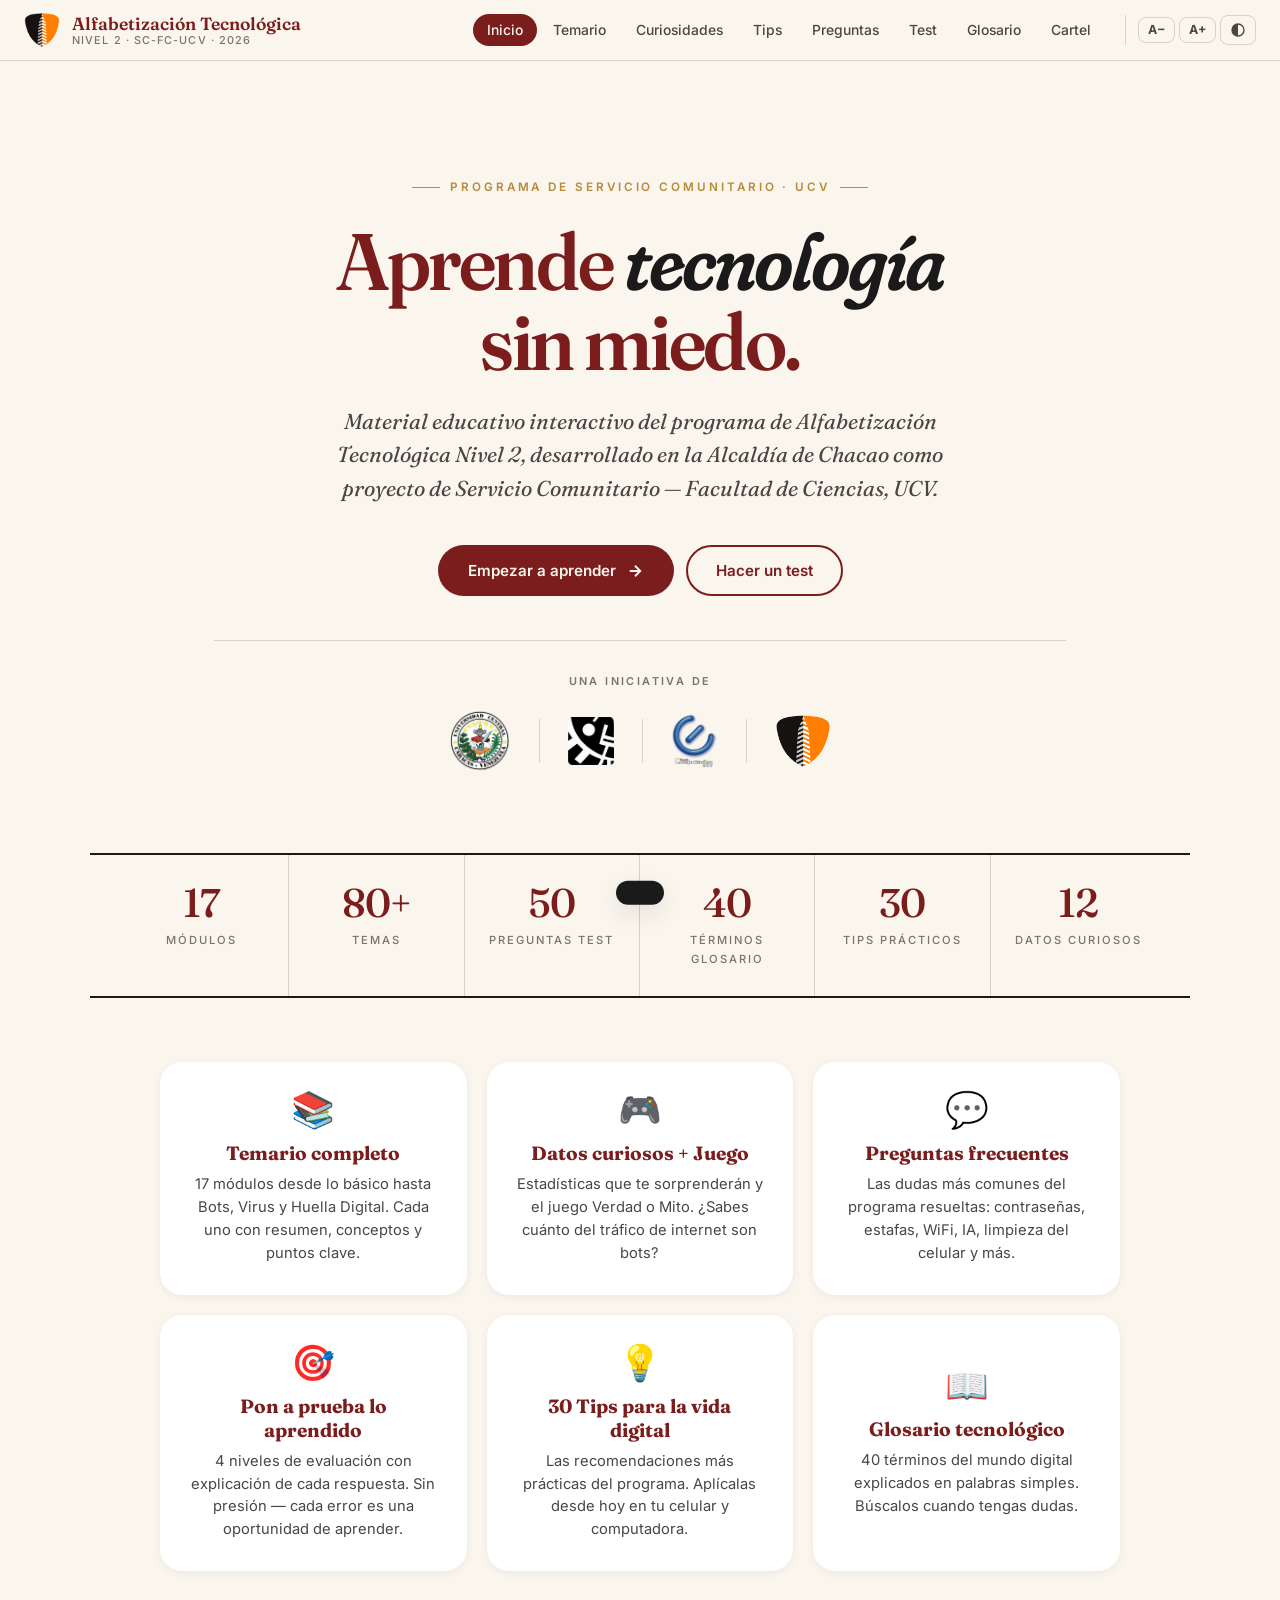
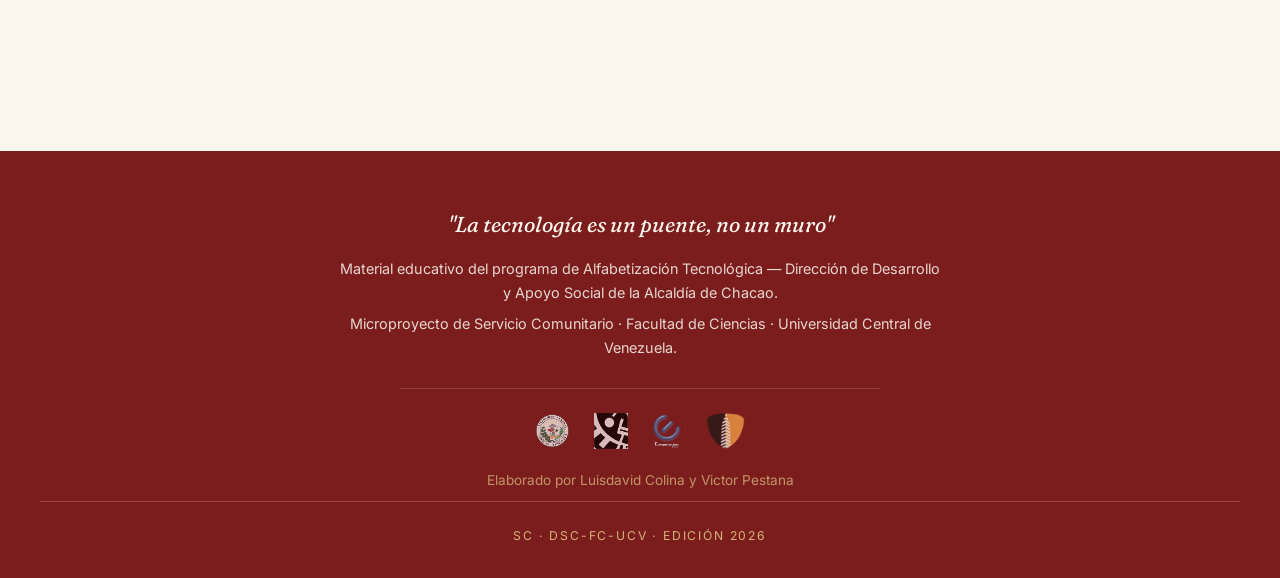
==== index.html @ 01a188ba "logo redirect home" ====
<!DOCTYPE html>
<html lang="es">
<head>
<meta charset="UTF-8">
<meta name="viewport" content="width=device-width, initial-scale=1.0">
<meta name="description" content="Material educativo interactivo del programa de Alfabetización Tecnológica Nivel 2 — Alcaldía de Chacao · UCV">
<title>Alfabetización Tecnológica · Nivel 2 · Material Educativo</title>
<link rel="preconnect" href="https://fonts.googleapis.com">
<link rel="preconnect" href="https://fonts.gstatic.com" crossorigin>
<link href="https://fonts.googleapis.com/css2?family=Fraunces:opsz,wght,SOFT,WONK@9..144,300..900,30..100,0..1&family=Inter:wght@300;400;500;600;700;800&display=swap" rel="stylesheet">
<link rel="stylesheet" href="css/styles.css">
</head>
<body>

<!-- Skip nav link (accesibilidad) -->
<a href="#main-content" class="skip-link">Saltar al contenido principal</a>

<!-- ============================== HEADER ============================== -->
<header class="header" role="banner">
  <div class="header-inner">
    <div class="brand" role="img" aria-label="Alfabetización Tecnológica — Material Educativo">
      <a href="#section-inicio" class="brand-link" aria-label="Ir al inicio">
        <img src="assets/chacao.png" alt="" class="brand-icon" aria-hidden="true">
      </a>
      <div class="brand-text">
        Alfabetización Tecnológica
        <small>Nivel 2 · SC-FC-UCV · 2026</small>
      </div>
    </div>

    <button class="menu-toggle" id="menu-toggle" aria-expanded="false" aria-controls="nav" aria-label="Abrir menú de navegación">
      <svg width="24" height="24" viewBox="0 0 24 24" fill="none" stroke="currentColor" stroke-width="2.5" aria-hidden="true">
        <line x1="3" y1="6" x2="21" y2="6"/>
        <line x1="3" y1="12" x2="21" y2="12"/>
        <line x1="3" y1="18" x2="21" y2="18"/>
      </svg>
    </button>

    <nav class="nav" id="nav" role="navigation" aria-label="Navegación principal">
      <button class="nav-btn active" data-section="inicio" aria-current="page">Inicio</button>
      <button class="nav-btn" data-section="temario">Temario</button>
      <button class="nav-btn" data-section="curiosidades">Curiosidades</button>
      <button class="nav-btn" data-section="tips">Tips</button>
      <button class="nav-btn" data-section="faq">Preguntas</button>
      <button class="nav-btn" data-section="test">Test</button>
      <button class="nav-btn" data-section="glosario">Glosario</button>
      <button class="nav-btn" data-section="cartel">Cartel</button>
    </nav>

    <div class="header-tools" role="toolbar" aria-label="Herramientas de accesibilidad">
      <button class="tool-btn" id="font-decrease" aria-label="Reducir tamaño de texto" title="Texto más pequeño">A−</button>
      <button class="tool-btn" id="font-increase" aria-label="Aumentar tamaño de texto" title="Texto más grande">A+</button>
      <button class="tool-btn" id="contrast-toggle" aria-label="Activar modo alto contraste" aria-pressed="false" title="Alto contraste">
        <svg width="16" height="16" viewBox="0 0 24 24" fill="currentColor" aria-hidden="true"><path d="M12 2a10 10 0 1 0 0 20A10 10 0 0 0 12 2zm0 18V4a8 8 0 0 1 0 16z"/></svg>
      </button>
    </div>
  </div>
</header>

<!-- ============================== MAIN ============================== -->
<main id="main-content">

  <!-- ---- INICIO ---- -->
  <section class="section active" id="section-inicio" aria-label="Inicio">

    <div class="hero">
      <div class="hero-eyebrow" aria-hidden="true">Programa de Servicio Comunitario · UCV</div>
      <h1>Aprende <em>tecnología</em><br>sin miedo.</h1>
      <p class="hero-sub">
        Material educativo interactivo del programa de Alfabetización Tecnológica Nivel 2, desarrollado en la Alcaldía de Chacao como proyecto de Servicio Comunitario — Facultad de Ciencias, UCV.
      </p>
      <div class="hero-ctas">
        <button class="cta cta-primary" data-goto="temario">
          Empezar a aprender
          <svg width="18" height="18" viewBox="0 0 24 24" fill="none" stroke="currentColor" stroke-width="2.5" aria-hidden="true"><path d="M5 12h14M12 5l7 7-7 7"/></svg>
        </button>
        <button class="cta cta-secondary" data-goto="test">Hacer un test</button>
      </div>

      <div class="hero-instituciones" role="region" aria-label="Instituciones participantes">
        <span class="hero-inst-label">Una iniciativa de</span>
        <div class="hero-logos">
          <img src="assets/uni.png"    alt="Universidad Central de Venezuela" class="hero-logo hero-logo--ucv">
          <div class="hero-logos-sep" aria-hidden="true"></div>
          <img src="assets/facu.png"   alt="Facultad de Ciencias UCV"         class="hero-logo hero-logo--facu">
          <div class="hero-logos-sep" aria-hidden="true"></div>
          <img src="assets/escuela.png" alt="Escuela de Computación UCV"      class="hero-logo hero-logo--escuela">
          <div class="hero-logos-sep" aria-hidden="true"></div>
          <img src="assets/chacao.png" alt="Alcaldía de Chacao"               class="hero-logo hero-logo--chacao">
        </div>
      </div>
    </div>

    <div class="stats" id="stats-bar" role="region" aria-label="Estadísticas del curso"></div>

    <div class="inicio-cards" id="inicio-cards" role="list"></div>

  </section>

  <!-- ---- TEMARIO ---- -->
  <section class="section" id="section-temario" aria-label="Temario completo">
    <h2 class="section-title">Temario completo</h2>
    <p class="section-sub">Diecisiete módulos que recorren todo el programa: desde encender el computador hasta entender los Bots y tu Huella Digital. Toca cada tarjeta para ver el contenido detallado.</p>
    <div class="progress-banner" id="progress-banner" role="status" aria-live="polite"></div>
    <div class="modulos" id="modulos-container" role="list"></div>

    <div class="laminas-panel" aria-label="Láminas del curso">
      <div class="laminas-header">
        <svg width="22" height="22" viewBox="0 0 24 24" fill="none" stroke="currentColor" stroke-width="2" aria-hidden="true"><path d="M14 2H6a2 2 0 0 0-2 2v16a2 2 0 0 0 2 2h12a2 2 0 0 0 2-2V8z"/><polyline points="14 2 14 8 20 8"/><line x1="16" y1="13" x2="8" y2="13"/><line x1="16" y1="17" x2="8" y2="17"/><polyline points="10 9 9 9 8 9"/></svg>
        <h3>Láminas del curso</h3>
      </div>
      <p class="laminas-sub">Documentos PDF originales utilizados en clases — disponibles para descargar o consultar.</p>
      <ul class="laminas-list">
        <li><a class="lamina-link" href="laminas/Modulo%201%20Nivel%202%20SC.pdf%20(1).pdf" target="_blank" rel="noopener">
          <svg width="16" height="16" viewBox="0 0 24 24" fill="none" stroke="currentColor" stroke-width="2" aria-hidden="true"><path d="M14 2H6a2 2 0 0 0-2 2v16a2 2 0 0 0 2 2h12a2 2 0 0 0 2-2V8z"/><polyline points="14 2 14 8 20 8"/></svg>
          Módulo 1 — Office: Word, Excel, PowerPoint
        </a></li>
        <li><a class="lamina-link" href="laminas/NIVEL%202_CLASES.pdf" target="_blank" rel="noopener">
          <svg width="16" height="16" viewBox="0 0 24 24" fill="none" stroke="currentColor" stroke-width="2" aria-hidden="true"><path d="M14 2H6a2 2 0 0 0-2 2v16a2 2 0 0 0 2 2h12a2 2 0 0 0 2-2V8z"/><polyline points="14 2 14 8 20 8"/></svg>
          Contraseñas e Inteligencia Artificial
        </a></li>
        <li><a class="lamina-link" href="laminas/Entendiendo%20el%20WiFi%20en%20Casa.pdf" target="_blank" rel="noopener">
          <svg width="16" height="16" viewBox="0 0 24 24" fill="none" stroke="currentColor" stroke-width="2" aria-hidden="true"><path d="M14 2H6a2 2 0 0 0-2 2v16a2 2 0 0 0 2 2h12a2 2 0 0 0 2-2V8z"/><polyline points="14 2 14 8 20 8"/></svg>
          Entendiendo el WiFi en Casa
        </a></li>
        <li><a class="lamina-link" href="laminas/Entendiendo%20el%20Modo%20Inc%C3%B3gnito%20para%20Adultos%20Mayores.pdf" target="_blank" rel="noopener">
          <svg width="16" height="16" viewBox="0 0 24 24" fill="none" stroke="currentColor" stroke-width="2" aria-hidden="true"><path d="M14 2H6a2 2 0 0 0-2 2v16a2 2 0 0 0 2 2h12a2 2 0 0 0 2-2V8z"/><polyline points="14 2 14 8 20 8"/></svg>
          Modo Incógnito
        </a></li>
        <li><a class="lamina-link" href="laminas/La%20Internet%20de%20las%20Cosas%20(IoT).pdf" target="_blank" rel="noopener">
          <svg width="16" height="16" viewBox="0 0 24 24" fill="none" stroke="currentColor" stroke-width="2" aria-hidden="true"><path d="M14 2H6a2 2 0 0 0-2 2v16a2 2 0 0 0 2 2h12a2 2 0 0 0 2-2V8z"/><polyline points="14 2 14 8 20 8"/></svg>
          Internet de las Cosas (IoT)
        </a></li>
        <li><a class="lamina-link" href="laminas/Introducci%C3%B3n%20al%20E-commerce%20Seguro.pdf" target="_blank" rel="noopener">
          <svg width="16" height="16" viewBox="0 0 24 24" fill="none" stroke="currentColor" stroke-width="2" aria-hidden="true"><path d="M14 2H6a2 2 0 0 0-2 2v16a2 2 0 0 0 2 2h12a2 2 0 0 0 2-2V8z"/><polyline points="14 2 14 8 20 8"/></svg>
          Introducción al E-commerce Seguro
        </a></li>
        <li><a class="lamina-link" href="laminas/Todo%20sobre%20Virus%20Inform%C3%A1ticos%20(1).pdf" target="_blank" rel="noopener">
          <svg width="16" height="16" viewBox="0 0 24 24" fill="none" stroke="currentColor" stroke-width="2" aria-hidden="true"><path d="M14 2H6a2 2 0 0 0-2 2v16a2 2 0 0 0 2 2h12a2 2 0 0 0 2-2V8z"/><polyline points="14 2 14 8 20 8"/></svg>
          Todo sobre Virus Informáticos
        </a></li>
        <li><a class="lamina-link" href="laminas/La%20Revoluci%C3%B3n%20de%20los%20Bots.pdf" target="_blank" rel="noopener">
          <svg width="16" height="16" viewBox="0 0 24 24" fill="none" stroke="currentColor" stroke-width="2" aria-hidden="true"><path d="M14 2H6a2 2 0 0 0-2 2v16a2 2 0 0 0 2 2h12a2 2 0 0 0 2-2V8z"/><polyline points="14 2 14 8 20 8"/></svg>
          La Revolución de los Bots
        </a></li>
        <li><a class="lamina-link" href="laminas/Obsolescencia%20Programada.pdf" target="_blank" rel="noopener">
          <svg width="16" height="16" viewBox="0 0 24 24" fill="none" stroke="currentColor" stroke-width="2" aria-hidden="true"><path d="M14 2H6a2 2 0 0 0-2 2v16a2 2 0 0 0 2 2h12a2 2 0 0 0 2-2V8z"/><polyline points="14 2 14 8 20 8"/></svg>
          Obsolescencia Programada
        </a></li>
        <li><a class="lamina-link" href="laminas/Publicidad%20Digital%20para%20Adultos%20Mayores.pdf" target="_blank" rel="noopener">
          <svg width="16" height="16" viewBox="0 0 24 24" fill="none" stroke="currentColor" stroke-width="2" aria-hidden="true"><path d="M14 2H6a2 2 0 0 0-2 2v16a2 2 0 0 0 2 2h12a2 2 0 0 0 2-2V8z"/><polyline points="14 2 14 8 20 8"/></svg>
          Publicidad Digital
        </a></li>
        <li><a class="lamina-link" href="laminas/Huella%20Digital%20y%20Derecho%20al%20Olvido.pdf" target="_blank" rel="noopener">
          <svg width="16" height="16" viewBox="0 0 24 24" fill="none" stroke="currentColor" stroke-width="2" aria-hidden="true"><path d="M14 2H6a2 2 0 0 0-2 2v16a2 2 0 0 0 2 2h12a2 2 0 0 0 2-2V8z"/><polyline points="14 2 14 8 20 8"/></svg>
          Huella Digital y Derecho al Olvido
        </a></li>
        <li><a class="lamina-link" href="laminas/Gu%C3%ADa%20de%20Limpieza%20Total%20del%20Celular.pdf" target="_blank" rel="noopener">
          <svg width="16" height="16" viewBox="0 0 24 24" fill="none" stroke="currentColor" stroke-width="2" aria-hidden="true"><path d="M14 2H6a2 2 0 0 0-2 2v16a2 2 0 0 0 2 2h12a2 2 0 0 0 2-2V8z"/><polyline points="14 2 14 8 20 8"/></svg>
          Guía de Limpieza Total del Celular
        </a></li>
      </ul>
    </div>

  </section>

  <!-- ---- CURIOSIDADES ---- -->
  <section class="section" id="section-curiosidades" aria-label="Datos curiosos y juego">
    <h2 class="section-title">Datos que te sorprenderán</h2>
    <p class="section-sub">Estadísticas reales del mundo digital que quizás no conocías — y un juego para poner a prueba lo que sabes.</p>

    <div class="tabs-bar" role="tablist" aria-label="Secciones de Curiosidades">
      <button class="tab-btn active" role="tab" aria-selected="true" data-tab="datos" aria-controls="tab-datos">📊 Datos Curiosos</button>
      <button class="tab-btn" role="tab" aria-selected="false" data-tab="verdad-mito" aria-controls="tab-verdad-mito">🎮 Verdad o Mito</button>
    </div>

    <div id="tab-datos" role="tabpanel" aria-label="Datos curiosos">
      <div class="filtros-curiosidades" role="group" aria-label="Filtrar por tema"></div>
      <div class="curiosidades-grid" id="curiosidades-container"></div>
    </div>

    <div id="tab-verdad-mito" role="tabpanel" aria-label="Juego Verdad o Mito" hidden>
      <div class="verdad-mito-intro">
        <p>¿Es esto verdad o es un mito? Toca cada tarjeta para descubrirlo.</p>
        <div class="vm-score" id="vm-score" aria-live="polite"></div>
      </div>
      <div class="vm-grid" id="vm-container" role="list"></div>
      <div class="vm-reset" id="vm-reset" hidden>
        <button class="cta cta-primary" id="vm-reset-btn">Volver a jugar</button>
      </div>
    </div>
  </section>

  <!-- ---- TIPS ---- -->
  <section class="section" id="section-tips" aria-label="Tips prácticos">
    <h2 class="section-title">30 Tips que cambiarán tu vida digital</h2>
    <p class="section-sub">Las recomendaciones más importantes del programa, condensadas para que las apliques desde hoy.</p>
    <div class="tips-filtros" role="group" aria-label="Filtrar tips"></div>
    <div id="tips-container" role="list"></div>
  </section>

  <!-- ---- FAQ ---- -->
  <section class="section" id="section-faq" aria-label="Preguntas frecuentes">
    <h2 class="section-title">Preguntas Frecuentes</h2>
    <p class="section-sub">Las dudas más comunes que surgieron durante el programa, resueltas con claridad y sin tecnicismos.</p>

    <div class="faq-categoria" role="group" aria-label="Filtrar por categoría">
      <button class="cat-btn active" data-cat="todas">Todas</button>
      <button class="cat-btn" data-cat="basico">Lo Básico</button>
      <button class="cat-btn" data-cat="seguridad">Seguridad</button>
      <button class="cat-btn" data-cat="internet">Internet y Redes</button>
      <button class="cat-btn" data-cat="ia">IA y Futuro</button>
      <button class="cat-btn" data-cat="celular">Celular</button>
    </div>

    <div class="search-wrap" role="search">
      <label for="faq-search" class="sr-only">Buscar en preguntas frecuentes</label>
      <svg class="search-icon" width="20" height="20" viewBox="0 0 24 24" fill="none" stroke="currentColor" stroke-width="2" aria-hidden="true"><circle cx="11" cy="11" r="8"/><path d="M21 21l-4.35-4.35"/></svg>
      <input type="search" class="search-input" id="faq-search" placeholder="Busca una pregunta..." autocomplete="off">
    </div>

    <div class="faq-list" id="faq-list" role="list" aria-live="polite"></div>
  </section>

  <!-- ---- TEST ---- -->
  <section class="section" id="section-test" aria-label="Tests interactivos">
    <h2 class="section-title">Test Interactivo</h2>
    <p class="section-sub">Pon a prueba lo aprendido. Cada respuesta te explica por qué es correcta o incorrecta. ¡No te preocupes si te equivocas!</p>

    <div class="test-wrap">
      <div id="test-seleccion"></div>
      <div class="test-progreso" id="test-progreso" aria-live="polite"></div>
    </div>
  </section>

  <!-- ---- GLOSARIO ---- -->
  <section class="section" id="section-glosario" aria-label="Glosario tecnológico">
    <h2 class="section-title">Glosario Tecnológico</h2>
    <p class="section-sub">40 términos del mundo digital explicados en palabras simples. Búscalos por letra o por nombre.</p>

    <div class="search-wrap" role="search">
      <label for="glosario-search" class="sr-only">Buscar término en glosario</label>
      <svg class="search-icon" width="20" height="20" viewBox="0 0 24 24" fill="none" stroke="currentColor" stroke-width="2" aria-hidden="true"><circle cx="11" cy="11" r="8"/><path d="M21 21l-4.35-4.35"/></svg>
      <input type="search" class="search-input" id="glosario-search" placeholder="Busca un término..." autocomplete="off">
    </div>

    <div class="az-filter" id="az-filter" role="group" aria-label="Filtrar por letra"></div>
    <div class="glosario-grid" id="glosario-container" role="list" aria-live="polite"></div>
  </section>

  <!-- ---- CARTEL ---- -->
  <section class="section" id="section-cartel" aria-label="Cartel del programa">
    <h2 class="section-title">Cartel del programa</h2>
    <p class="section-sub">Resumen visual del programa de Alfabetización Tecnológica Nivel 2 — Alcaldía de Chacao · UCV.</p>

    <div class="cartel-showcase">
      <div class="cartel-preview">
        <a href="cartel/Cartel_Digital_Luisdavid_Colina.pdf" target="_blank" rel="noopener" aria-label="Ver cartel en PDF">
          <img src="cartel/Cartel_Digital_Luisdavid_Colina.png" alt="Cartel del programa de Alfabetización Tecnológica" class="cartel-img">
          <div class="cartel-overlay" aria-hidden="true">
            <svg width="28" height="28" viewBox="0 0 24 24" fill="none" stroke="currentColor" stroke-width="2"><path d="M1 12s4-8 11-8 11 8 11 8-4 8-11 8-11-8-11-8z"/><circle cx="12" cy="12" r="3"/></svg>
            Ver en PDF
          </div>
        </a>
      </div>
      <div class="cartel-info">
        <h3 class="cartel-titulo">Cartel Digital</h3>
        <p class="cartel-desc">Diseñado como material de divulgación del programa. Toca la imagen para verlo en pantalla completa o descárgalo en el formato que prefieras.</p>
        <div class="cartel-btns">
          <a class="cta cta-primary" href="cartel/Cartel_Digital_Luisdavid_Colina.pdf" target="_blank" rel="noopener">
            <svg width="16" height="16" viewBox="0 0 24 24" fill="none" stroke="currentColor" stroke-width="2.5" aria-hidden="true"><path d="M14 2H6a2 2 0 0 0-2 2v16a2 2 0 0 0 2 2h12a2 2 0 0 0 2-2V8z"/><polyline points="14 2 14 8 20 8"/></svg>
            Ver PDF
          </a>
          <a class="cta cta-secondary" href="cartel/Cartel_Digital_Luisdavid_Colina.png" download>
            <svg width="16" height="16" viewBox="0 0 24 24" fill="none" stroke="currentColor" stroke-width="2.5" aria-hidden="true"><path d="M21 15v4a2 2 0 0 1-2 2H5a2 2 0 0 1-2-2v-4"/><polyline points="7 10 12 15 17 10"/><line x1="12" y1="15" x2="12" y2="3"/></svg>
            Descargar imagen
          </a>
        </div>
      </div>
    </div>
  </section>

</main>

<!-- ============================== FOOTER ============================== -->
<footer class="footer" role="contentinfo">
  <div class="footer-inner">
    <div class="footer-marca">"La tecnología es un puente, no un muro"</div>
    <p>Material educativo del programa de Alfabetización Tecnológica — Dirección de Desarrollo y Apoyo Social de la Alcaldía de Chacao.</p>
    <p>Microproyecto de Servicio Comunitario · Facultad de Ciencias · Universidad Central de Venezuela.</p>
    <div class="footer-logos-small" aria-label="Instituciones participantes">
      <img src="assets/uni.png"     alt="UCV"                   class="footer-logo-sm">
      <img src="assets/facu.png"    alt="Facultad de Ciencias"  class="footer-logo-sm">
      <img src="assets/escuela.png" alt="Escuela Computación"   class="footer-logo-sm">
      <img src="assets/chacao.png"  alt="Alcaldía de Chacao"    class="footer-logo-sm">
    </div>
    <div class="footer-autores">Elaborado por Luisdavid Colina y Victor Pestana</div>
    <div class="footer-meta">SC · DSC-FC-UCV · Edición 2026</div>
  </div>
</footer>

<!-- Toast notification -->
<div class="toast" id="toast" role="alert" aria-live="assertive" aria-atomic="true"></div>

<!-- Scripts — orden importante: datos primero, luego app -->
<script src="js/data/modulos.js"></script>
<script src="js/data/tips.js"></script>
<script src="js/data/faqs.js"></script>
<script src="js/data/tests.js"></script>
<script src="js/data/curiosidades.js"></script>
<script src="js/data/glosario.js"></script>
<script src="js/app.js"></script>

</body>
</html>
---- css/styles.css ----
/* =================================================================
   ALFABETIZACIÓN TECNOLÓGICA · Material Educativo v2.0
   Estilos completos — accesibles, responsivos, con modo alto contraste
   ================================================================= */

/* ============================================================
   TOKENS Y VARIABLES
   ============================================================ */
:root {
  /* Paleta */
  --vinotinto:        #7C1D1D;
  --vinotinto-light:  #A03333;
  --vinotinto-soft:   rgba(124, 29, 29, 0.08);
  --vinotinto-mid:    rgba(124, 29, 29, 0.18);
  --crema:            #FAF6EE;
  --crema-dark:       #F2EBDA;
  --crema-mid:        #EDE5D4;
  --dorado:           #B8893A;
  --dorado-light:     #D4B27A;
  --tinta:            #1A1A1A;
  --tinta-soft:       #4A4642;
  --gris:             #7A736A;
  --gris-light:       #D8D2C5;
  --verde-ok:         #2D7D5A;
  --rojo-error:       #C04444;
  --amarillo:         #E8B547;
  --azul:             #2C6BB0;
  --azul-soft:        rgba(44, 107, 176, 0.1);

  /* Sombras */
  --shadow-sm:  0 2px 8px rgba(26, 26, 26, 0.06);
  --shadow-md:  0 8px 24px rgba(26, 26, 26, 0.10);
  --shadow-lg:  0 20px 60px rgba(26, 26, 26, 0.15);

  /* Radios */
  --radius-sm: 8px;
  --radius-md: 14px;
  --radius-lg: 22px;
  --radius-xl: 32px;

  /* Tipografía */
  --serif: "Fraunces", Georgia, serif;
  --sans:  "Inter", system-ui, sans-serif;

  /* Transiciones */
  --transition: 0.25s ease;

  /* Escala de fuente (controlada por JS) */
  --font-scale: 1;
}

/* ============================================================
   RESET Y BASE
   ============================================================ */
*, *::before, *::after { box-sizing: border-box; margin: 0; padding: 0; }

html {
  scroll-behavior: smooth;
  font-size: calc(16px * var(--font-scale));
}

body {
  font-family: var(--sans);
  background: var(--crema);
  color: var(--tinta);
  line-height: 1.65;
  -webkit-font-smoothing: antialiased;
  overflow-x: hidden;
}

img { max-width: 100%; display: block; }
button { font-family: inherit; cursor: pointer; }
ul { list-style: none; }

/* ============================================================
   ACCESIBILIDAD
   ============================================================ */
.sr-only {
  position: absolute;
  width: 1px;
  height: 1px;
  padding: 0;
  margin: -1px;
  overflow: hidden;
  clip: rect(0,0,0,0);
  white-space: nowrap;
  border: 0;
}

.skip-link {
  position: absolute;
  top: -100%;
  left: 16px;
  background: var(--vinotinto);
  color: var(--crema);
  padding: 12px 20px;
  border-radius: 0 0 var(--radius-md) var(--radius-md);
  font-weight: 600;
  z-index: 9999;
  text-decoration: none;
  transition: top 0.2s;
}
.skip-link:focus { top: 0; }

:focus-visible {
  outline: 3px solid var(--dorado);
  outline-offset: 3px;
  border-radius: var(--radius-sm);
}

/* ============================================================
   MODO ALTO CONTRASTE
   ============================================================ */
.high-contrast {
  --vinotinto:       #5C0000;
  --vinotinto-light: #800000;
  --vinotinto-soft:  rgba(92, 0, 0, 0.12);
  --crema:           #FFFFFF;
  --crema-dark:      #F5F5F5;
  --crema-mid:       #ECECEC;
  --tinta:           #000000;
  --tinta-soft:      #111111;
  --gris:            #444444;
  --gris-light:      #BBBBBB;
  --dorado:          #7A5A00;
  --dorado-light:    #8B6914;
}
.high-contrast body { background: #FFFFFF; }

/* ============================================================
   HEADER
   ============================================================ */
.header {
  position: sticky;
  top: 0;
  z-index: 200;
  background: rgba(250, 246, 238, 0.96);
  backdrop-filter: blur(14px);
  -webkit-backdrop-filter: blur(14px);
  border-bottom: 1px solid var(--gris-light);
  padding: 12px 0;
}

.header-inner {
  max-width: 1280px;
  margin: 0 auto;
  padding: 0 24px;
  display: flex;
  align-items: center;
  gap: 16px;
}

/* Brand */
.brand {
  display: flex;
  align-items: center;
  gap: 12px;
  font-family: var(--serif);
  font-size: 1.1rem;
  font-weight: 600;
  color: var(--vinotinto);
  font-variation-settings: "SOFT" 30, "WONK" 0;
  flex-shrink: 0;
  margin-right: auto;
}
.brand-icon {
  width: 36px;
  height: 36px;
  object-fit: contain;
  flex-shrink: 0;
}
.brand-text { line-height: 1.2; }
.brand-text small {
  display: block;
  font-family: var(--sans);
  font-size: 0.68rem;
  font-weight: 500;
  color: var(--gris);
  letter-spacing: 0.1em;
  text-transform: uppercase;
}

/* Nav */
.nav {
  display: flex;
  gap: 2px;
  align-items: center;
}
.nav-btn {
  font-size: 0.87rem;
  font-weight: 500;
  color: var(--tinta-soft);
  background: transparent;
  border: none;
  padding: 8px 14px;
  border-radius: 999px;
  transition: all var(--transition);
  white-space: nowrap;
}
.nav-btn:hover {
  background: var(--vinotinto-soft);
  color: var(--vinotinto);
}
.nav-btn.active {
  background: var(--vinotinto);
  color: var(--crema);
}

/* Herramientas de accesibilidad */
.header-tools {
  display: flex;
  gap: 4px;
  align-items: center;
  flex-shrink: 0;
  border-left: 1px solid var(--gris-light);
  padding-left: 12px;
  margin-left: 4px;
}
.tool-btn {
  background: transparent;
  border: 1.5px solid var(--gris-light);
  color: var(--tinta-soft);
  font-size: 0.78rem;
  font-weight: 700;
  padding: 6px 9px;
  border-radius: var(--radius-sm);
  transition: all var(--transition);
  line-height: 1;
  display: flex;
  align-items: center;
  justify-content: center;
}
.tool-btn:hover {
  border-color: var(--vinotinto);
  color: var(--vinotinto);
}
.tool-btn[aria-pressed="true"] {
  background: var(--vinotinto);
  color: var(--crema);
  border-color: var(--vinotinto);
}

/* Botón hamburguesa */
.menu-toggle {
  display: none;
  background: transparent;
  border: none;
  padding: 8px;
  color: var(--vinotinto);
  border-radius: var(--radius-sm);
}

@media (max-width: 900px) {
  .menu-toggle { display: flex; }
  .nav {
    position: absolute;
    top: 100%;
    left: 0;
    right: 0;
    background: var(--crema);
    flex-direction: column;
    padding: 12px;
    gap: 2px;
    border-bottom: 1px solid var(--gris-light);
    box-shadow: var(--shadow-md);
    max-height: 0;
    overflow: hidden;
    transition: max-height 0.35s ease;
    z-index: 100;
  }
  .nav.open { max-height: 500px; }
  .nav-btn { width: 100%; text-align: left; padding: 12px 16px; border-radius: var(--radius-sm); min-height: 44px; }
  /* brand empuja las tools a la derecha, hamburger va al final */
  .header-inner { flex-wrap: nowrap; }
  .brand { margin-right: auto; }
  .header-tools {
    order: 2;
    margin-left: 0;
    border-left: none;
    padding-left: 0;
  }
  .menu-toggle { order: 3; }
  .brand { font-size: 1rem; }
  .brand-text small { display: none; }
}

/* ============================================================
   SECCIONES
   ============================================================ */
.section {
  display: none;
  max-width: 1280px;
  margin: 0 auto;
  padding: 48px 24px 100px;
  animation: fadeUp 0.35s ease;
}
.section.active { display: block; }

@keyframes fadeUp {
  from { opacity: 0; transform: translateY(14px); }
  to   { opacity: 1; transform: translateY(0); }
}

.section-title {
  font-family: var(--serif);
  font-size: clamp(2rem, 5vw, 3rem);
  font-weight: 600;
  color: var(--vinotinto);
  letter-spacing: -0.02em;
  line-height: 1.05;
  margin-bottom: 12px;
  font-variation-settings: "SOFT" 30, "WONK" 0;
}
.section-sub {
  font-family: var(--serif);
  font-style: italic;
  font-size: 1.15rem;
  color: var(--tinta-soft);
  max-width: 760px;
  margin-bottom: 48px;
  line-height: 1.55;
}

/* ============================================================
   HERO (INICIO)
   ============================================================ */
.hero {
  text-align: center;
  padding: 60px 24px 40px;
  max-width: 900px;
  margin: 0 auto;
}
.hero-eyebrow {
  font-size: 0.73rem;
  font-weight: 600;
  letter-spacing: 0.25em;
  text-transform: uppercase;
  color: var(--dorado);
  margin-bottom: 24px;
  display: inline-flex;
  align-items: center;
  gap: 10px;
}
.hero-eyebrow::before, .hero-eyebrow::after {
  content: "";
  width: 28px;
  height: 1.5px;
  background: var(--dorado);
}
.hero h1 {
  font-family: var(--serif);
  font-size: clamp(2.6rem, 7vw, 5rem);
  font-weight: 600;
  line-height: 1.0;
  letter-spacing: -0.03em;
  color: var(--vinotinto);
  font-variation-settings: "SOFT" 30, "WONK" 0;
  margin-bottom: 24px;
}
.hero h1 em {
  font-style: italic;
  color: var(--tinta);
  font-variation-settings: "SOFT" 100, "WONK" 1;
}
.hero-sub {
  font-family: var(--serif);
  font-style: italic;
  font-size: clamp(1.05rem, 2.2vw, 1.35rem);
  color: var(--tinta-soft);
  max-width: 680px;
  margin: 0 auto 40px;
  line-height: 1.55;
}
.hero-ctas {
  display: flex;
  flex-wrap: wrap;
  gap: 12px;
  justify-content: center;
}

/* CTAs */
.cta {
  font-size: 0.95rem;
  font-weight: 600;
  padding: 14px 28px;
  border-radius: 999px;
  transition: all var(--transition);
  border: 2px solid transparent;
  display: inline-flex;
  align-items: center;
  gap: 10px;
  text-decoration: none;
}
.cta-primary  { background: var(--vinotinto); color: var(--crema); }
.cta-primary:hover  { background: var(--tinta); transform: translateY(-2px); box-shadow: var(--shadow-md); }
.cta-secondary { background: transparent; color: var(--vinotinto); border-color: var(--vinotinto); }
.cta-secondary:hover { background: var(--vinotinto); color: var(--crema); }
.cta-ghost { background: transparent; color: var(--tinta-soft); border-color: var(--gris-light); }
.cta-ghost:hover { border-color: var(--vinotinto); color: var(--vinotinto); }

/* ---- Banda institucional en el hero ---- */
.hero-instituciones {
  margin-top: 44px;
  padding-top: 32px;
  border-top: 1px solid var(--gris-light);
}
.hero-inst-label {
  display: block;
  font-size: 0.68rem;
  font-weight: 600;
  letter-spacing: 0.22em;
  text-transform: uppercase;
  color: var(--gris);
  margin-bottom: 18px;
}
.hero-logos {
  display: flex;
  justify-content: center;
  align-items: center;
  gap: 0;
  flex-wrap: wrap;
}
.hero-logos-sep {
  width: 1px;
  height: 44px;
  background: var(--gris-light);
  margin: 0 28px;
  flex-shrink: 0;
}

/* UCV — sello con fondo blanco, se ve bien tal cual */
.hero-logo { height: 56px; width: auto; transition: all 0.3s ease; }
.hero-logo:hover { transform: scale(1.06); }

/* UCV: circular, se ve bien directo */
.hero-logo--ucv { height: 64px; }

/* Facultad: colores naturales */
.hero-logo--facu { height: 48px; }

/* Escuela de Computación: logo azul original */
.hero-logo--escuela { height: 56px; }

/* Chacao: escudo naranja/negro — colores originales */
.hero-logo--chacao { height: 52px; }

@media (max-width: 900px) {
  .hero-logos-sep { margin: 0 20px; height: 36px; }
  .hero-logo--ucv { height: 54px; }
  .hero-logo { height: 46px; }
  .hero-logo--facu { height: 40px; }
}
@media (max-width: 600px) {
  .hero-instituciones { margin-top: 32px; padding-top: 24px; }
  .hero-logos { gap: 4px; }
  .hero-logos-sep { display: none; }       /* sin separadores, todos en fila */
  .hero-logos { gap: 16px; }
  .hero-logo--ucv { height: 46px; }
  .hero-logo { height: 38px; }
  .hero-logo--facu { height: 34px; }
  .hero-logo--chacao { height: 40px; }
}
@media (max-width: 400px) {
  .hero-logos { gap: 12px; }
  .hero-logo--ucv { height: 40px; }
  .hero-logo { height: 32px; }
}

/* Stats bar */
.stats {
  max-width: 1100px;
  margin: 40px auto 64px;
  padding: 0 24px;
  display: grid;
  grid-template-columns: repeat(auto-fit, minmax(130px, 1fr));
  gap: 0;
  border-top: 2px solid var(--tinta);
  border-bottom: 2px solid var(--tinta);
}
.stat {
  padding: 28px 16px;
  text-align: center;
  border-right: 1px solid var(--gris-light);
}
.stat:last-child { border-right: none; }
.stat-num {
  font-family: var(--serif);
  font-size: 2.5rem;
  font-weight: 500;
  color: var(--vinotinto);
  line-height: 1;
  letter-spacing: -0.02em;
}
.stat-num sup { font-size: 1.2rem; color: var(--dorado); }
.stat-label {
  font-size: 0.7rem;
  font-weight: 500;
  letter-spacing: 0.18em;
  text-transform: uppercase;
  color: var(--gris);
  margin-top: 8px;
}
@media (max-width: 600px) {
  .stat { border-right: none; border-bottom: 1px solid var(--gris-light); }
  .stat:last-child { border-bottom: none; }
}

/* Tarjetas de acceso rápido en Inicio */
.inicio-cards {
  max-width: 960px;
  margin: 0 auto;
  display: grid;
  grid-template-columns: repeat(auto-fit, minmax(240px, 1fr));
  gap: 20px;
}
.inicio-card {
  background: white;
  padding: 28px;
  border-radius: var(--radius-lg);
  box-shadow: var(--shadow-sm);
  cursor: pointer;
  transition: all 0.3s ease;
  border: 2px solid transparent;
  text-decoration: none;
  color: inherit;
}
.inicio-card:hover {
  transform: translateY(-4px);
  box-shadow: var(--shadow-md);
  border-color: var(--vinotinto-soft);
}
.inicio-card-icon { font-size: 2.2rem; margin-bottom: 14px; line-height: 1; }
.inicio-card h3 {
  font-family: var(--serif);
  font-size: 1.2rem;
  color: var(--vinotinto);
  margin-bottom: 8px;
}
.inicio-card p { font-size: 0.92rem; color: var(--tinta-soft); line-height: 1.55; }

/* ============================================================
   CARTEL DEL PROGRAMA
   ============================================================ */
.cartel-showcase {
  max-width: 860px;
  margin: 0 auto;
  display: flex;
  align-items: center;
  gap: 40px;
  background: white;
  border-radius: var(--radius-lg);
  border: 1.5px solid var(--crema-mid);
  padding: 28px 36px;
  box-shadow: var(--shadow-sm);
}
.cartel-preview {
  flex-shrink: 0;
  width: 240px;
}
.cartel-preview a {
  display: block;
  position: relative;
  border-radius: var(--radius-md);
  overflow: hidden;
  box-shadow: var(--shadow-md);
}
.cartel-img {
  width: 100%;
  display: block;
  transition: transform 0.3s ease;
}
.cartel-overlay {
  position: absolute;
  inset: 0;
  background: rgba(124, 29, 29, 0.75);
  color: white;
  display: flex;
  flex-direction: column;
  align-items: center;
  justify-content: center;
  gap: 8px;
  font-size: 0.85rem;
  font-weight: 600;
  opacity: 0;
  transition: opacity 0.25s ease;
}
.cartel-preview a:hover .cartel-overlay { opacity: 1; }
.cartel-preview a:hover .cartel-img { transform: scale(1.03); }
.cartel-preview a:focus-visible { outline: 2px solid var(--vinotinto); outline-offset: 3px; }
.cartel-info { flex: 1; }
.cartel-titulo {
  font-family: var(--serif);
  font-size: 1.25rem;
  font-weight: 700;
  color: var(--vinotinto);
  margin-bottom: 8px;
}
.cartel-desc {
  font-size: 0.92rem;
  color: var(--tinta-soft);
  line-height: 1.6;
  margin-bottom: 20px;
}
.cartel-btns {
  display: flex;
  gap: 12px;
  flex-wrap: wrap;
}
.cartel-btns .cta {
  font-size: 0.88rem;
  padding: 10px 18px;
  display: inline-flex;
  align-items: center;
  gap: 7px;
  text-decoration: none;
}
@media (max-width: 640px) {
  .cartel-showcase {
    flex-direction: column;
    padding: 22px 20px;
    gap: 24px;
  }
  .cartel-preview { width: 100%; max-width: 240px; margin: 0 auto; }
}

/* ============================================================
   PROGRESO DE MÓDULOS
   ============================================================ */
.progress-banner {
  background: white;
  border-radius: var(--radius-md);
  padding: 16px 24px;
  margin-bottom: 32px;
  display: flex;
  align-items: center;
  gap: 16px;
  box-shadow: var(--shadow-sm);
  border: 1px solid var(--gris-light);
}
.progress-bar-wrap {
  flex: 1;
  height: 10px;
  background: var(--crema-dark);
  border-radius: 999px;
  overflow: hidden;
}
.progress-bar-fill {
  height: 100%;
  background: linear-gradient(90deg, var(--vinotinto), var(--dorado));
  border-radius: 999px;
  transition: width 0.5s ease;
}
.progress-text {
  font-size: 0.85rem;
  font-weight: 600;
  color: var(--tinta-soft);
  white-space: nowrap;
}

/* ============================================================
   MÓDULOS (TEMARIO)
   ============================================================ */
.modulos {
  display: grid;
  grid-template-columns: repeat(auto-fill, minmax(300px, 1fr));
  gap: 18px;
  margin-bottom: 60px;
}
.modulo-card {
  background: white;
  border-radius: var(--radius-lg);
  padding: 28px;
  cursor: pointer;
  transition: all 0.3s ease;
  border: 2px solid transparent;
  position: relative;
  overflow: hidden;
}
.modulo-card:hover {
  transform: translateY(-3px);
  box-shadow: var(--shadow-md);
  border-color: var(--vinotinto-soft);
}
.modulo-card.expanded {
  border-color: var(--vinotinto);
  grid-column: 1 / -1;
  background: linear-gradient(135deg, white 0%, var(--crema-dark) 100%);
}
.modulo-card.completado::after {
  content: "✓";
  position: absolute;
  top: 14px;
  right: 16px;
  width: 26px;
  height: 26px;
  background: var(--verde-ok);
  color: white;
  border-radius: 50%;
  display: flex;
  align-items: center;
  justify-content: center;
  font-weight: 700;
  font-size: 0.8rem;
  line-height: 26px;
  text-align: center;
}
.modulo-num {
  font-family: var(--serif);
  font-style: italic;
  font-size: 2.4rem;
  color: var(--dorado);
  line-height: 1;
  font-variation-settings: "SOFT" 80, "WONK" 1;
  margin-bottom: 8px;
}
.modulo-badge {
  display: inline-flex;
  align-items: center;
  gap: 4px;
  font-size: 0.68rem;
  font-weight: 700;
  text-transform: uppercase;
  letter-spacing: 0.12em;
  color: var(--dorado);
  background: rgba(184, 137, 58, 0.12);
  border-radius: 999px;
  padding: 3px 9px;
  margin-bottom: 8px;
}
.modulo-badge.nuevo { color: var(--azul); background: var(--azul-soft); }
.modulo-titulo {
  font-family: var(--serif);
  font-size: 1.3rem;
  font-weight: 600;
  color: var(--vinotinto);
  margin-bottom: 10px;
  line-height: 1.25;
}
.modulo-desc { font-size: 0.93rem; color: var(--tinta-soft); margin-bottom: 16px; line-height: 1.55; }
.modulo-temas { display: flex; flex-wrap: wrap; gap: 6px; }
.tema-chip {
  font-size: 0.71rem;
  background: var(--vinotinto-soft);
  color: var(--vinotinto);
  padding: 4px 10px;
  border-radius: 999px;
  font-weight: 500;
}

/* Contenido expandido */
.modulo-contenido {
  max-height: 0;
  overflow: hidden;
  transition: max-height 0.45s ease;
}
.modulo-card.expanded .modulo-contenido {
  max-height: 8000px;
  margin-top: 28px;
  padding-top: 28px;
  border-top: 1px solid var(--gris-light);
}
.modulo-grid {
  display: grid;
  grid-template-columns: 1fr 1fr;
  gap: 24px;
  margin-bottom: 24px;
}
@media (max-width: 700px) { .modulo-grid { grid-template-columns: 1fr; } }

.modulo-seccion { margin-bottom: 20px; }
.modulo-seccion h4 {
  font-family: var(--serif);
  font-size: 1.05rem;
  font-weight: 600;
  color: var(--tinta);
  margin-bottom: 12px;
  display: flex;
  align-items: center;
  gap: 10px;
}
.modulo-seccion h4::before {
  content: "";
  width: 4px;
  height: 18px;
  background: var(--dorado);
  border-radius: 2px;
  flex-shrink: 0;
}
.modulo-seccion p, .modulo-seccion li {
  font-size: 0.93rem;
  color: var(--tinta-soft);
  line-height: 1.7;
}
.modulo-seccion ul { padding: 0; }
.modulo-seccion ul li {
  padding-left: 22px;
  position: relative;
  margin-bottom: 8px;
}
.modulo-seccion ul li::before {
  content: "→";
  position: absolute;
  left: 0;
  color: var(--dorado);
  font-weight: 600;
}
.puntos-clave {
  background: var(--vinotinto);
  color: var(--crema);
  border-radius: var(--radius-md);
  padding: 22px 24px;
  grid-column: 1 / -1;
}
.puntos-clave h4 {
  color: var(--dorado-light);
  font-family: var(--serif);
  font-size: 0.88rem;
  font-weight: 600;
  text-transform: uppercase;
  letter-spacing: 0.15em;
  margin-bottom: 14px;
}
.puntos-clave h4::before { background: var(--dorado-light); }
.puntos-clave ul { padding: 0; }
.puntos-clave li {
  font-size: 0.93rem;
  padding: 6px 0 6px 26px;
  position: relative;
  line-height: 1.5;
}
.puntos-clave li::before {
  content: "✓";
  position: absolute;
  left: 0;
  color: var(--dorado-light);
  font-weight: 700;
}
.modulo-actions {
  display: flex;
  justify-content: flex-end;
  gap: 10px;
  margin-top: 20px;
  padding-top: 20px;
  border-top: 1px solid var(--gris-light);
}

/* Dato curioso dentro del módulo */
.modulo-dato {
  background: var(--crema-dark);
  border-left: 4px solid var(--dorado);
  border-radius: 0 var(--radius-sm) var(--radius-sm) 0;
  padding: 14px 18px;
  font-size: 0.9rem;
  color: var(--tinta-soft);
  margin-top: 16px;
  grid-column: 1 / -1;
}
.modulo-dato strong { color: var(--vinotinto); }

/* ============================================================
   LÁMINAS DEL CURSO
   ============================================================ */
.laminas-panel {
  max-width: 900px;
  margin: 48px auto 0;
  background: white;
  border-radius: var(--radius-lg);
  border: 1.5px solid var(--crema-mid);
  padding: 32px 36px;
  box-shadow: var(--shadow-sm);
}
.laminas-header {
  display: flex;
  align-items: center;
  gap: 10px;
  margin-bottom: 6px;
  color: var(--vinotinto);
}
.laminas-header h3 {
  font-family: var(--serif);
  font-size: 1.2rem;
  font-weight: 700;
  color: var(--vinotinto);
}
.laminas-sub {
  font-size: 0.9rem;
  color: var(--gris);
  margin-bottom: 24px;
}
.laminas-list {
  display: grid;
  grid-template-columns: 1fr 1fr;
  gap: 10px 24px;
}
.lamina-link {
  display: flex;
  align-items: center;
  gap: 8px;
  padding: 10px 14px;
  border-radius: var(--radius-sm);
  background: var(--crema);
  color: var(--tinta-soft);
  text-decoration: none;
  font-size: 0.9rem;
  font-weight: 500;
  border: 1px solid var(--crema-mid);
  transition: all var(--transition);
}
.lamina-link svg { color: var(--vinotinto); flex-shrink: 0; }
.lamina-link:hover {
  background: var(--vinotinto-soft);
  border-color: var(--vinotinto);
  color: var(--vinotinto);
}
.lamina-link:focus-visible {
  outline: 2px solid var(--vinotinto);
  outline-offset: 2px;
}
@media (max-width: 600px) {
  .laminas-panel { padding: 22px 18px; }
  .laminas-list { grid-template-columns: 1fr; }
}

/* ============================================================
   CURIOSIDADES
   ============================================================ */
.tabs-bar {
  display: flex;
  gap: 8px;
  margin-bottom: 36px;
  border-bottom: 2px solid var(--gris-light);
  padding-bottom: 0;
}
.tab-btn {
  background: transparent;
  border: none;
  border-bottom: 3px solid transparent;
  padding: 12px 20px;
  font-size: 1rem;
  font-weight: 600;
  color: var(--tinta-soft);
  cursor: pointer;
  transition: all var(--transition);
  margin-bottom: -2px;
  border-radius: var(--radius-sm) var(--radius-sm) 0 0;
  display: flex;
  align-items: center;
  gap: 8px;
}
.tab-btn:hover { color: var(--vinotinto); }
.tab-btn.active { color: var(--vinotinto); border-bottom-color: var(--vinotinto); }

.filtros-curiosidades {
  display: flex;
  gap: 8px;
  flex-wrap: wrap;
  margin-bottom: 28px;
}

.curiosidades-grid {
  display: grid;
  grid-template-columns: repeat(auto-fill, minmax(280px, 1fr));
  gap: 20px;
  margin-bottom: 60px;
}
.curiosidad-card {
  background: white;
  border-radius: var(--radius-lg);
  padding: 28px 24px;
  box-shadow: var(--shadow-sm);
  border-bottom: 4px solid var(--vinotinto);
  transition: all 0.3s ease;
  animation: fadeUp 0.4s ease;
}
.curiosidad-card:hover { transform: translateY(-4px); box-shadow: var(--shadow-md); }
.curiosidad-icon { font-size: 2.4rem; margin-bottom: 14px; line-height: 1; }
.curiosidad-stat {
  font-family: var(--serif);
  font-size: 3.2rem;
  font-weight: 600;
  color: var(--vinotinto);
  line-height: 1;
  letter-spacing: -0.02em;
  margin-bottom: 10px;
}
.curiosidad-texto {
  font-size: 0.95rem;
  color: var(--tinta-soft);
  line-height: 1.6;
  margin-bottom: 14px;
}
.curiosidad-fuente {
  font-size: 0.7rem;
  font-weight: 600;
  text-transform: uppercase;
  letter-spacing: 0.12em;
  color: var(--gris);
  border-top: 1px solid var(--gris-light);
  padding-top: 10px;
}
.curiosidad-tema {
  display: inline-block;
  font-size: 0.7rem;
  font-weight: 600;
  padding: 3px 9px;
  border-radius: 999px;
  margin-bottom: 8px;
}

/* ============================================================
   VERDAD O MITO
   ============================================================ */
.verdad-mito-intro {
  text-align: center;
  margin-bottom: 32px;
}
.verdad-mito-intro p {
  font-family: var(--serif);
  font-style: italic;
  font-size: 1.15rem;
  color: var(--tinta-soft);
}
.vm-score {
  font-size: 0.9rem;
  font-weight: 600;
  color: var(--vinotinto);
  margin-top: 12px;
  min-height: 22px;
}
.vm-grid {
  display: grid;
  grid-template-columns: repeat(auto-fill, minmax(300px, 1fr));
  gap: 20px;
  margin-bottom: 40px;
}
.vm-card {
  perspective: 900px;
  height: 200px;
  cursor: pointer;
}
.vm-card-inner {
  position: relative;
  width: 100%;
  height: 100%;
  transform-style: preserve-3d;
  transition: transform 0.55s cubic-bezier(0.4, 0, 0.2, 1);
  border-radius: var(--radius-lg);
}
.vm-card.flipped .vm-card-inner { transform: rotateY(180deg); }
.vm-card-front, .vm-card-back {
  position: absolute;
  inset: 0;
  border-radius: var(--radius-lg);
  padding: 24px;
  backface-visibility: hidden;
  -webkit-backface-visibility: hidden;
  display: flex;
  flex-direction: column;
  justify-content: center;
}
.vm-card-front {
  background: white;
  border: 2px solid var(--gris-light);
  box-shadow: var(--shadow-sm);
}
.vm-card-front::after {
  content: "👆 Toca para revelar";
  position: absolute;
  bottom: 14px;
  right: 16px;
  font-size: 0.72rem;
  color: var(--gris);
}
.vm-card.flipped .vm-card-front::after { display: none; }
.vm-pregunta {
  font-family: var(--serif);
  font-size: 1.05rem;
  font-weight: 500;
  color: var(--tinta);
  line-height: 1.4;
  text-align: center;
}
.vm-card-back {
  transform: rotateY(180deg);
  border: 3px solid transparent;
}
.vm-card-back.verdad {
  background: rgba(45, 125, 90, 0.1);
  border-color: var(--verde-ok);
}
.vm-card-back.mito {
  background: rgba(192, 68, 68, 0.1);
  border-color: var(--rojo-error);
}
.vm-resultado {
  font-family: var(--serif);
  font-size: 1.5rem;
  font-weight: 700;
  margin-bottom: 8px;
}
.vm-card-back.verdad .vm-resultado { color: var(--verde-ok); }
.vm-card-back.mito .vm-resultado { color: var(--rojo-error); }
.vm-explicacion { font-size: 0.88rem; color: var(--tinta-soft); line-height: 1.5; }
.vm-reset { text-align: center; padding: 20px 0; }

/* ============================================================
   TIPS
   ============================================================ */
.tips-filtros {
  display: flex;
  gap: 8px;
  flex-wrap: wrap;
  margin-bottom: 28px;
}
.tip-card {
  background: white;
  border-radius: var(--radius-md);
  padding: 22px 24px;
  display: grid;
  grid-template-columns: auto 1fr;
  gap: 18px;
  align-items: start;
  box-shadow: var(--shadow-sm);
  border-left: 4px solid var(--dorado);
  margin-bottom: 14px;
  transition: all var(--transition);
  animation: fadeUp 0.3s ease;
}
.tip-card:hover { transform: translateX(4px); box-shadow: var(--shadow-md); }
.tip-emoji { font-size: 1.8rem; line-height: 1; margin-top: 2px; }
.tip-text h4 {
  font-family: var(--serif);
  font-size: 1.1rem;
  font-weight: 600;
  color: var(--vinotinto);
  margin-bottom: 5px;
}
.tip-text p { font-size: 0.93rem; color: var(--tinta-soft); line-height: 1.55; }

/* ============================================================
   FAQ
   ============================================================ */
.faq-categoria {
  display: flex;
  gap: 8px;
  flex-wrap: wrap;
  margin-bottom: 28px;
}
.cat-btn {
  background: white;
  border: 1.5px solid var(--gris-light);
  font-size: 0.85rem;
  font-weight: 500;
  padding: 8px 16px;
  border-radius: 999px;
  cursor: pointer;
  transition: all var(--transition);
  color: var(--tinta-soft);
}
.cat-btn:hover { border-color: var(--vinotinto); color: var(--vinotinto); }
.cat-btn.active { background: var(--vinotinto); color: var(--crema); border-color: var(--vinotinto); }

.search-wrap {
  max-width: 560px;
  margin: 0 auto 36px;
  position: relative;
}
.search-icon { position: absolute; left: 18px; top: 50%; transform: translateY(-50%); color: var(--gris); pointer-events: none; }
.search-input {
  width: 100%;
  padding: 15px 20px 15px 50px;
  border-radius: 999px;
  border: 2px solid var(--gris-light);
  background: white;
  font-size: 1rem;
  font-family: var(--sans);
  color: var(--tinta);
  transition: all var(--transition);
}
.search-input:focus {
  outline: none;
  border-color: var(--vinotinto);
  box-shadow: 0 0 0 4px var(--vinotinto-soft);
}

.faq-list { max-width: 900px; margin: 0 auto; }
.faq-item {
  background: white;
  border-radius: var(--radius-md);
  margin-bottom: 10px;
  overflow: hidden;
  transition: all var(--transition);
  border: 1.5px solid var(--gris-light);
}
.faq-item:hover { border-color: var(--vinotinto-soft); }
.faq-item.open { border-color: var(--vinotinto); box-shadow: var(--shadow-sm); }
.faq-question {
  padding: 18px 22px;
  cursor: pointer;
  display: flex;
  justify-content: space-between;
  align-items: center;
  gap: 16px;
  font-weight: 600;
  font-size: 1rem;
  color: var(--tinta);
  user-select: none;
}
.faq-icon {
  width: 28px;
  height: 28px;
  border-radius: 50%;
  background: var(--vinotinto-soft);
  color: var(--vinotinto);
  display: flex;
  align-items: center;
  justify-content: center;
  flex-shrink: 0;
  transition: all var(--transition);
  font-weight: 700;
  font-size: 1.2rem;
}
.faq-item.open .faq-icon {
  background: var(--vinotinto);
  color: var(--crema);
  transform: rotate(45deg);
}
.faq-answer {
  max-height: 0;
  overflow: hidden;
  transition: max-height 0.4s ease, padding 0.4s ease;
  padding: 0 22px;
  color: var(--tinta-soft);
  font-size: 0.95rem;
  line-height: 1.7;
}
.faq-item.open .faq-answer { max-height: 800px; padding: 0 22px 22px; }
.faq-answer p { margin-bottom: 10px; }
.faq-answer strong { color: var(--vinotinto); }
.faq-answer code {
  background: var(--crema-dark);
  padding: 2px 8px;
  border-radius: 4px;
  font-size: 0.88em;
  color: var(--vinotinto);
}
.faq-empty { text-align: center; color: var(--gris); padding: 48px; font-style: italic; }

/* ============================================================
   TEST
   ============================================================ */
.test-wrap { max-width: 880px; margin: 0 auto; }
.test-intro-box {
  background: linear-gradient(135deg, var(--vinotinto) 0%, var(--vinotinto-light) 100%);
  color: var(--crema);
  border-radius: var(--radius-xl);
  padding: 44px 40px;
  text-align: center;
  margin-bottom: 32px;
}
.test-intro-box h3 {
  font-family: var(--serif);
  font-size: 2rem;
  margin-bottom: 12px;
  font-variation-settings: "SOFT" 40;
}
.test-intro-box p {
  font-family: var(--serif);
  font-style: italic;
  font-size: 1.1rem;
  opacity: 0.9;
  max-width: 500px;
  margin: 0 auto 28px;
}
.test-selector {
  display: grid;
  grid-template-columns: repeat(auto-fit, minmax(180px, 1fr));
  gap: 12px;
  max-width: 780px;
  margin: 0 auto;
}
.test-opcion {
  background: rgba(255,255,255,0.1);
  border: 2px solid rgba(255,255,255,0.3);
  color: white;
  padding: 18px 14px;
  border-radius: var(--radius-md);
  cursor: pointer;
  font-weight: 600;
  font-size: 0.95rem;
  transition: all var(--transition);
  text-align: center;
}
.test-opcion:hover {
  background: rgba(255,255,255,0.22);
  border-color: white;
  transform: translateY(-2px);
}

/* Test en progreso */
.test-en-progreso {
  background: white;
  border-radius: var(--radius-xl);
  padding: 36px;
  box-shadow: var(--shadow-md);
}
.test-header {
  display: flex;
  justify-content: space-between;
  align-items: center;
  margin-bottom: 24px;
  flex-wrap: wrap;
  gap: 12px;
}
.test-titulo {
  font-family: var(--serif);
  font-size: 1.25rem;
  font-weight: 600;
  color: var(--vinotinto);
}
.test-contador {
  font-size: 0.83rem;
  font-weight: 600;
  color: var(--gris);
  letter-spacing: 0.1em;
  text-transform: uppercase;
}
.test-barra {
  height: 8px;
  background: var(--crema-dark);
  border-radius: 999px;
  overflow: hidden;
  margin-bottom: 32px;
}
.test-barra-fill {
  height: 100%;
  background: linear-gradient(90deg, var(--vinotinto), var(--dorado));
  transition: width 0.4s ease;
}
.pregunta-text {
  font-family: var(--serif);
  font-size: 1.35rem;
  font-weight: 500;
  color: var(--tinta);
  margin-bottom: 28px;
  line-height: 1.45;
}
.opciones-test { display: flex; flex-direction: column; gap: 10px; margin-bottom: 22px; }
.opcion-test {
  background: var(--crema);
  border: 2px solid transparent;
  border-radius: var(--radius-md);
  padding: 15px 20px;
  cursor: pointer;
  font-size: 1rem;
  font-weight: 500;
  color: var(--tinta);
  text-align: left;
  transition: all var(--transition);
  display: flex;
  align-items: center;
  gap: 14px;
}
.opcion-test:hover:not(:disabled) {
  background: var(--vinotinto-soft);
  transform: translateX(4px);
}
.opcion-test:disabled { cursor: default; }
.opcion-test:disabled:hover { transform: none; }
.opcion-letra {
  width: 32px;
  height: 32px;
  border-radius: 50%;
  background: white;
  display: flex;
  align-items: center;
  justify-content: center;
  font-weight: 700;
  font-family: var(--serif);
  color: var(--vinotinto);
  flex-shrink: 0;
  border: 1.5px solid var(--gris-light);
}
.opcion-test.correcta { background: rgba(45,125,90,0.12); border-color: var(--verde-ok); color: var(--verde-ok); }
.opcion-test.correcta .opcion-letra { background: var(--verde-ok); color: white; border-color: var(--verde-ok); }
.opcion-test.incorrecta { background: rgba(192,68,68,0.1); border-color: var(--rojo-error); color: var(--rojo-error); }
.opcion-test.incorrecta .opcion-letra { background: var(--rojo-error); color: white; border-color: var(--rojo-error); }
.explicacion {
  background: var(--crema-dark);
  border-left: 4px solid var(--dorado);
  padding: 14px 18px;
  border-radius: 0 var(--radius-sm) var(--radius-sm) 0;
  font-size: 0.93rem;
  color: var(--tinta-soft);
  line-height: 1.6;
  display: none;
  animation: fadeUp 0.3s ease;
}
.explicacion.visible { display: block; }
.explicacion strong { color: var(--vinotinto); display: block; margin-bottom: 4px; }
.test-controles {
  display: flex;
  justify-content: space-between;
  align-items: center;
  margin-top: 22px;
  flex-wrap: wrap;
  gap: 12px;
}

/* Resultado */
.resultado { text-align: center; padding: 20px 0; }
.resultado-icon {
  width: 100px;
  height: 100px;
  margin: 0 auto 24px;
  border-radius: 50%;
  display: flex;
  align-items: center;
  justify-content: center;
  font-size: 2.8rem;
  font-family: var(--serif);
  font-weight: 600;
}
.resultado-icon.excelente { background: var(--verde-ok); color: white; }
.resultado-icon.bueno      { background: var(--dorado); color: white; }
.resultado-icon.regular    { background: var(--amarillo); color: white; }
.resultado h3 { font-family: var(--serif); font-size: 2rem; color: var(--vinotinto); margin-bottom: 8px; }
.resultado-puntaje { font-family: var(--serif); font-size: 4.5rem; font-weight: 600; color: var(--vinotinto); line-height: 1; margin: 16px 0; }
.resultado-puntaje span { color: var(--gris); font-size: 2.2rem; }
.resultado-mensaje { font-family: var(--serif); font-style: italic; font-size: 1.1rem; color: var(--tinta-soft); max-width: 500px; margin: 0 auto 32px; }
.resultado-acciones { display: flex; gap: 12px; justify-content: center; flex-wrap: wrap; }

/* ============================================================
   GLOSARIO
   ============================================================ */
.az-filter {
  display: flex;
  gap: 4px;
  flex-wrap: wrap;
  margin-bottom: 28px;
}
.az-btn {
  background: white;
  border: 1.5px solid var(--gris-light);
  font-size: 0.82rem;
  font-weight: 600;
  width: 36px;
  height: 36px;
  border-radius: var(--radius-sm);
  cursor: pointer;
  transition: all var(--transition);
  color: var(--tinta-soft);
  display: flex;
  align-items: center;
  justify-content: center;
}
.az-btn:hover { border-color: var(--vinotinto); color: var(--vinotinto); }
.az-btn.active { background: var(--vinotinto); color: var(--crema); border-color: var(--vinotinto); }
.az-btn.disabled { opacity: 0.35; cursor: default; }
.az-btn.disabled:hover { border-color: var(--gris-light); color: var(--tinta-soft); }

.glosario-grid {
  display: grid;
  grid-template-columns: repeat(auto-fill, minmax(300px, 1fr));
  gap: 14px;
}
.glosario-card {
  background: white;
  border-radius: var(--radius-md);
  padding: 18px 22px;
  box-shadow: var(--shadow-sm);
  border: 1px solid var(--gris-light);
  transition: all var(--transition);
  animation: fadeUp 0.3s ease;
}
.glosario-card:hover { border-color: var(--vinotinto-soft); box-shadow: var(--shadow-md); transform: translateY(-2px); }
.glosario-term {
  font-family: var(--serif);
  font-size: 1.15rem;
  font-weight: 600;
  color: var(--vinotinto);
  margin-bottom: 6px;
  display: flex;
  align-items: baseline;
  gap: 8px;
}
.glosario-letra {
  font-size: 0.7rem;
  font-weight: 700;
  text-transform: uppercase;
  color: var(--dorado);
  background: rgba(184, 137, 58, 0.1);
  border-radius: 4px;
  padding: 2px 6px;
}
.glosario-def { font-size: 0.92rem; color: var(--tinta-soft); line-height: 1.6; }
.glosario-nivel {
  display: inline-block;
  font-size: 0.68rem;
  font-weight: 600;
  text-transform: uppercase;
  letter-spacing: 0.1em;
  border-radius: 999px;
  padding: 3px 9px;
  margin-top: 10px;
}
.glosario-nivel.basico   { color: var(--verde-ok); background: rgba(45,125,90,0.1); }
.glosario-nivel.medio    { color: var(--azul); background: var(--azul-soft); }
.glosario-nivel.avanzado { color: var(--vinotinto); background: var(--vinotinto-soft); }
.glosario-empty { text-align: center; color: var(--gris); padding: 48px; font-style: italic; grid-column: 1/-1; }

/* ============================================================
   FOOTER
   ============================================================ */
.footer {
  background: var(--vinotinto);
  color: var(--crema);
  padding: 56px 24px 32px;
  margin-top: 80px;
}
.footer-inner { max-width: 1200px; margin: 0 auto; text-align: center; }
.footer-marca {
  font-family: var(--serif);
  font-size: 1.35rem;
  font-style: italic;
  margin-bottom: 14px;
  font-variation-settings: "SOFT" 60;
}
.footer p { opacity: 0.85; font-size: 0.9rem; max-width: 600px; margin: 0 auto 8px; }
/* ---- Footer logos pequeños ---- */
.footer-logos-small {
  display: flex;
  justify-content: center;
  align-items: center;
  gap: 24px;
  flex-wrap: wrap;
  margin: 28px auto 0;
  padding-top: 24px;
  border-top: 1px solid rgba(212,178,122,0.25);
  max-width: 480px;
}
.footer-logo-sm {
  height: 36px;
  width: auto;
  opacity: 0.7;
  filter: grayscale(0.4) brightness(1.3);
  transition: opacity var(--transition);
}
.footer-logo-sm:hover { opacity: 1; filter: grayscale(0) brightness(1.3); }
@media (max-width: 600px) {
  .footer-logos-small { gap: 18px; }
  .footer-logo-sm { height: 28px; }
}

.footer-autores {
  margin-top: 20px;
  font-size: 0.85rem;
  color: var(--dorado-light);
  opacity: 0.8;
}
.footer-meta {
  margin-top: 10px;
  padding-top: 24px;
  border-top: 1px solid rgba(212,178,122,0.3);
  font-size: 0.76rem;
  letter-spacing: 0.15em;
  text-transform: uppercase;
  color: var(--dorado-light);
}

/* ============================================================
   TOAST / NOTIFICACIÓN
   ============================================================ */
.toast {
  position: fixed;
  bottom: 24px;
  left: 50%;
  transform: translateX(-50%) translateY(120%);
  background: var(--tinta);
  color: var(--crema);
  padding: 12px 24px;
  border-radius: 999px;
  font-size: 0.9rem;
  font-weight: 500;
  z-index: 9999;
  transition: transform 0.35s cubic-bezier(0.4, 0, 0.2, 1);
  pointer-events: none;
  box-shadow: var(--shadow-md);
  white-space: nowrap;
}
.toast.show { transform: translateX(-50%) translateY(0); }

/* ============================================================
   CONFETTI
   ============================================================ */
.confeti {
  position: fixed;
  width: 10px;
  height: 10px;
  pointer-events: none;
  z-index: 9998;
  border-radius: 2px;
}
@keyframes caer {
  to { transform: translateY(105vh) rotate(720deg); opacity: 0; }
}

/* ============================================================
   UTILIDADES
   ============================================================ */
.chip {
  display: inline-flex;
  align-items: center;
  gap: 4px;
  font-size: 0.72rem;
  font-weight: 600;
  padding: 4px 10px;
  border-radius: 999px;
  text-transform: uppercase;
  letter-spacing: 0.08em;
  cursor: pointer;
  border: 1.5px solid transparent;
  transition: all var(--transition);
}
.chip-outline {
  background: white;
  border-color: var(--gris-light);
  color: var(--tinta-soft);
}
.chip-outline:hover { border-color: var(--vinotinto); color: var(--vinotinto); }
.chip-outline.active { background: var(--vinotinto); color: var(--crema); border-color: var(--vinotinto); }

/* ============================================================
   RESPONSIVE — SISTEMA COMPLETO DE BREAKPOINTS
   1100px · 900px · 768px · 600px · 480px · 375px
   ============================================================ */

/* ---- 1100px: ajustes de layout amplio ---- */
@media (max-width: 1100px) {
  .modulos {
    grid-template-columns: repeat(auto-fill, minmax(280px, 1fr));
  }
  .curiosidades-grid {
    grid-template-columns: repeat(auto-fill, minmax(260px, 1fr));
  }
}

/* ---- 900px: menú colapsado ya activo, ajustes generales ---- */
@media (max-width: 900px) {
  /* Header: en tablet el brand se comprime */
  .brand-text { font-size: 0.95rem; }
  .header-inner { gap: 10px; }

  /* Secciones menos padding lateral */
  .section { padding: 36px 20px 80px; }

  /* Hero */
  .hero { padding: 48px 20px 32px; }
  .hero-sub { font-size: 1rem; }

  /* Stats en 3 cols en tablet */
  .stats { grid-template-columns: repeat(3, 1fr); }

  /* Inicio cards 2 cols */
  .inicio-cards {
    grid-template-columns: repeat(auto-fill, minmax(220px, 1fr));
  }

  /* Progress banner compacto */
  .progress-banner { padding: 12px 16px; gap: 10px; }
  .progress-text { font-size: 0.78rem; }

  /* Curiosidades en 2 cols */
  .curiosidades-grid {
    grid-template-columns: repeat(2, 1fr);
  }

  /* VM cards en 2 cols */
  .vm-grid {
    grid-template-columns: repeat(2, 1fr);
  }

  /* Glosario en 2 cols */
  .glosario-grid {
    grid-template-columns: repeat(auto-fill, minmax(260px, 1fr));
  }

  /* Test selector: 2x2 en tablet */
  .test-selector {
    grid-template-columns: repeat(2, 1fr);
  }
}

/* ---- 768px: tablets portrait ---- */
@media (max-width: 768px) {
  /* Stats: 2 cols */
  .stats { grid-template-columns: repeat(2, 1fr); }
  .stat { padding: 20px 12px; }
  .stat-num { font-size: 2.1rem; }

  /* Módulos: 1 columna */
  .modulos { grid-template-columns: 1fr; }

  /* Expandido: grid de 1 col */
  .modulo-grid { grid-template-columns: 1fr; }

  /* Section titles */
  .section-title { font-size: clamp(1.6rem, 5vw, 2.4rem); }
  .section-sub { font-size: 1rem; margin-bottom: 28px; }

  /* FAQ */
  .faq-list { padding: 0; }
  .faq-question { padding: 16px 18px; font-size: 0.95rem; }

  /* Tabs */
  .tabs-bar { gap: 4px; }
  .tab-btn { padding: 10px 14px; font-size: 0.9rem; }

  /* Test en progreso */
  .test-en-progreso { padding: 24px 20px; }

}

/* ---- 600px: móviles grandes ---- */
@media (max-width: 600px) {
  /* Sección base */
  .section { padding: 24px 16px 60px; }

  /* Hero */
  .hero { padding: 32px 16px 24px; }
  .hero-sub { font-size: 0.95rem; margin-bottom: 28px; }
  .hero-ctas { gap: 10px; }
  .cta { padding: 13px 22px; font-size: 0.9rem; }

  /* Stats: 2 cols */
  .stat { border-right: none; border-bottom: 1px solid var(--gris-light); }
  .stat:last-child { border-bottom: none; }

  /* Inicio cards: 1 columna */
  .inicio-cards { grid-template-columns: 1fr; }
  .inicio-card { padding: 22px; }

  /* Progress banner: stack vertical */
  .progress-banner {
    flex-direction: column;
    align-items: stretch;
    gap: 8px;
  }
  .progress-text { text-align: center; }

  /* Módulos */
  .modulo-card { padding: 20px 18px; }
  .modulo-num { font-size: 2rem; }
  .modulo-titulo { font-size: 1.15rem; }
  .puntos-clave { padding: 18px; }

  /* Curiosidades: 1 col */
  .curiosidades-grid { grid-template-columns: 1fr; }
  .curiosidad-stat { font-size: 2.8rem; }

  /* VM: 1 col, sin 3D flip — show/hide simple */
  .vm-grid { grid-template-columns: 1fr; }
  .vm-card { height: auto; cursor: pointer; }
  .vm-card-inner { transform-style: flat; transition: none; }
  .vm-card-front {
    position: relative;
    transform: none;
    backface-visibility: visible;
    -webkit-backface-visibility: visible;
  }
  .vm-card-back {
    position: relative;
    transform: none;
    display: none;
    backface-visibility: visible;
    -webkit-backface-visibility: visible;
    animation: fadeUp 0.3s ease;
  }
  .vm-card.flipped .vm-card-inner { transform: none; }
  .vm-card.flipped .vm-card-front { display: none; }
  .vm-card.flipped .vm-card-back { display: flex; }

  /* Filtros y chips */
  .filtros-curiosidades, .tips-filtros, .faq-categoria { gap: 6px; }
  .chip, .cat-btn { font-size: 0.75rem; padding: 7px 12px; }

  /* AZ filter: tamaño mínimo */
  .az-btn { width: 32px; height: 32px; font-size: 0.75rem; }

  /* Glosario: 1 col */
  .glosario-grid { grid-template-columns: 1fr; }

  /* Test */
  .test-intro-box { padding: 28px 18px; border-radius: var(--radius-lg); }
  .test-intro-box h3 { font-size: 1.6rem; }
  .test-intro-box p { font-size: 0.95rem; }
  .test-selector { grid-template-columns: repeat(2, 1fr); gap: 10px; }
  .test-opcion { padding: 14px 10px; font-size: 0.85rem; }
  .test-en-progreso { padding: 20px 16px; border-radius: var(--radius-lg); }
  .pregunta-text { font-size: 1.1rem; margin-bottom: 22px; }
  .opcion-test { padding: 13px 14px; font-size: 0.9rem; gap: 10px; }
  .opcion-letra { width: 28px; height: 28px; font-size: 0.85rem; flex-shrink: 0; }
  .resultado-puntaje { font-size: 3.5rem; }
  .resultado h3 { font-size: 1.6rem; }
  .resultado-acciones { flex-direction: column; align-items: center; }

  /* FAQ */
  .search-wrap { margin-bottom: 24px; }
  .search-input { font-size: 0.93rem; padding: 13px 18px 13px 44px; }

  /* Footer */
  .footer { padding: 40px 20px 24px; }
  .footer-marca { font-size: 1.1rem; }
  .footer p { font-size: 0.82rem; }
  .footer-meta { font-size: 0.7rem; }
}

/* ---- 480px: móviles pequeños ---- */
@media (max-width: 480px) {
  /* Header: oculta texto de brand, deja solo el ícono */
  .brand-text { display: none !important; }
  .brand-icon { width: 32px; height: 32px; }
  .header-tools { gap: 2px; padding-left: 8px; }
  .tool-btn { padding: 5px 7px; font-size: 0.72rem; }

  /* Stats: 1 col */
  .stats { grid-template-columns: 1fr; }
  .stat { border-right: none; border-bottom: 1px solid var(--gris-light); padding: 16px 12px; }

  /* Hero */
  .hero h1 { letter-spacing: -0.02em; }
  .hero-ctas { flex-direction: column; align-items: stretch; }
  .cta { justify-content: center; }

  /* Test selector: 1 columna */
  .test-selector { grid-template-columns: 1fr; }
  .test-opcion { padding: 16px; display: flex; align-items: center; gap: 14px; text-align: left; }

  /* Glosario AZ: más compacto */
  .az-btn { width: 28px; height: 28px; font-size: 0.7rem; }
  .az-filter { gap: 3px; }

  /* Curiosidades stat grande */
  .curiosidad-stat { font-size: 2.4rem; }

  /* VM cards: altura automática */
  .vm-card { height: auto; min-height: 160px; }

  /* Módulos acción */
  .modulo-actions { justify-content: stretch; }
  .modulo-actions .cta { width: 100%; justify-content: center; }
}

/* ---- 375px: iPhone SE y teléfonos muy pequeños ---- */
@media (max-width: 375px) {
  .section { padding: 20px 12px 50px; }
  .modulo-card { padding: 16px 14px; }
  .modulo-num { font-size: 1.8rem; }
  .test-en-progreso { padding: 16px 12px; }
  .test-intro-box { padding: 22px 14px; }
  .chip, .cat-btn { font-size: 0.7rem; padding: 6px 10px; }
  .cta { padding: 12px 18px; font-size: 0.85rem; }
}

/* ---- Touch targets mínimos (accesibilidad táctil) ---- */
@media (hover: none) and (pointer: coarse) {
  .nav-btn, .cat-btn, .az-btn, .tab-btn, .tool-btn {
    min-height: 44px;
    min-width: 44px;
  }
  .opcion-test { min-height: 52px; }
  .faq-question { min-height: 52px; }
  .cta { min-height: 48px; }
  .chip { min-height: 36px; padding: 8px 14px; }

  /* Elimina hover en touch para no dejar estados pegados */
  .modulo-card:hover { transform: none; }
  .cta-primary:hover { transform: none; }
  .tip-card:hover { transform: none; }
}

/* ---- Print ---- */
@media print {
  .header, .footer, .hero-ctas, .modulo-actions,
  .test-wrap, .vm-grid, .header-tools, .menu-toggle { display: none; }
  .section { display: block !important; padding: 20px 0; page-break-after: always; }
  .modulo-card.expanded .modulo-contenido { max-height: none; }
  body { background: white; color: black; font-size: 12pt; }
  .section-title, .modulo-titulo { color: #000 !important; }
}
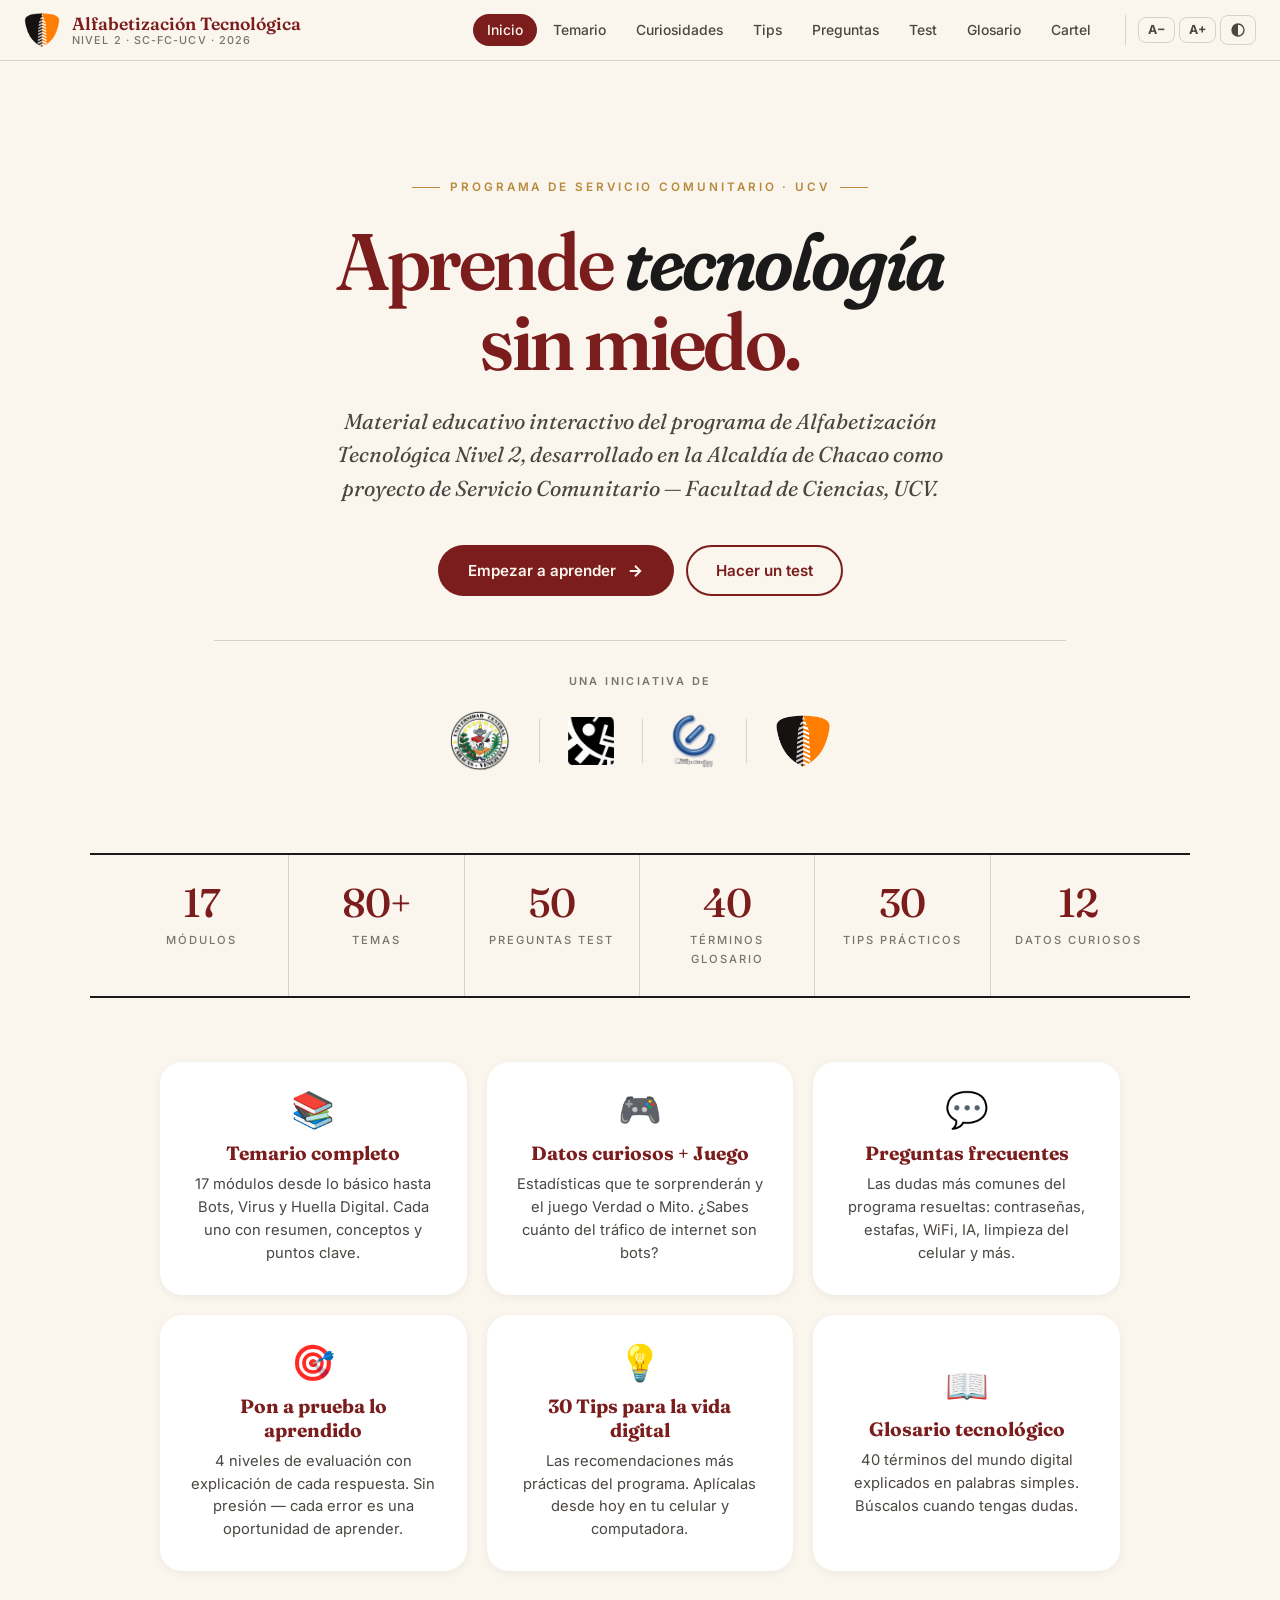
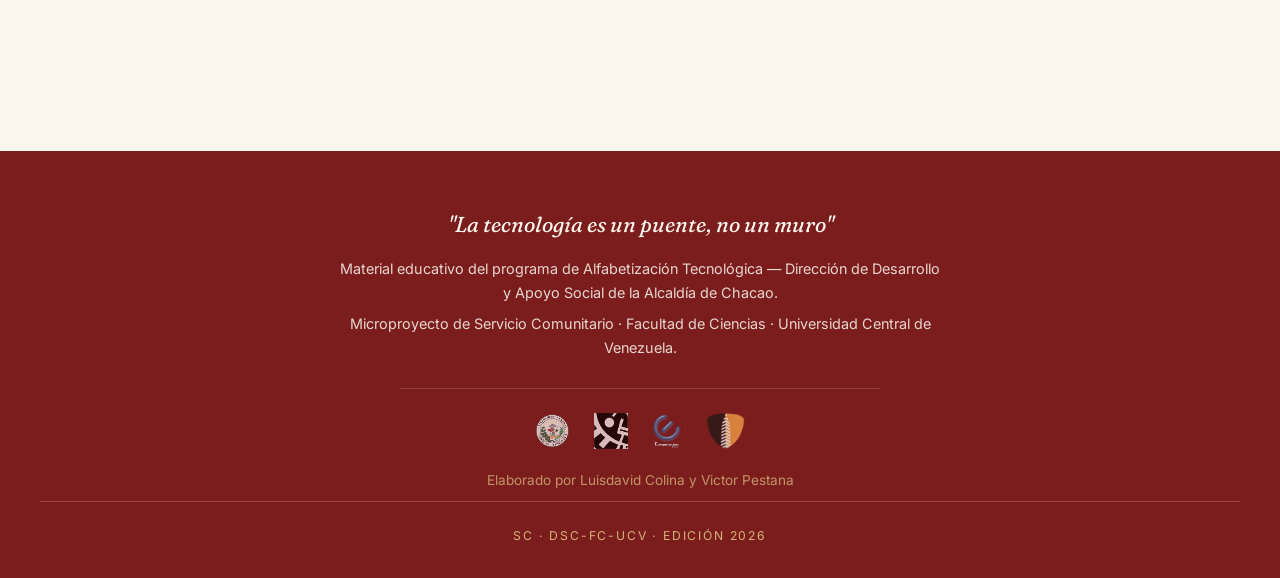
==== commit bca6f079: "ajustes" ====
--- a/index.html
+++ b/index.html
@@ -19,7 +19,7 @@
 <header class="header" role="banner">
   <div class="header-inner">
     <div class="brand" role="img" aria-label="Alfabetización Tecnológica — Material Educativo">
-      <a href="#section-inicio" class="brand-link" aria-label="Ir al inicio">
+      <a href="index.html#section-inicio" class="brand-link" aria-label="Ir al inicio">
         <img src="assets/chacao.png" alt="" class="brand-icon" aria-hidden="true">
       </a>
       <div class="brand-text">
@@ -300,7 +300,7 @@
 </footer>
 
 <!-- Toast notification -->
-<div class="toast" id="toast" role="alert" aria-live="assertive" aria-atomic="true"></div>
+<div class="toast" id="toast" role="alert" aria-live="assertive" aria-atomic="true" aria-hidden="true" style="display:none"></div>
 
 <!-- Scripts — orden importante: datos primero, luego app -->
 <script src="js/data/modulos.js"></script>
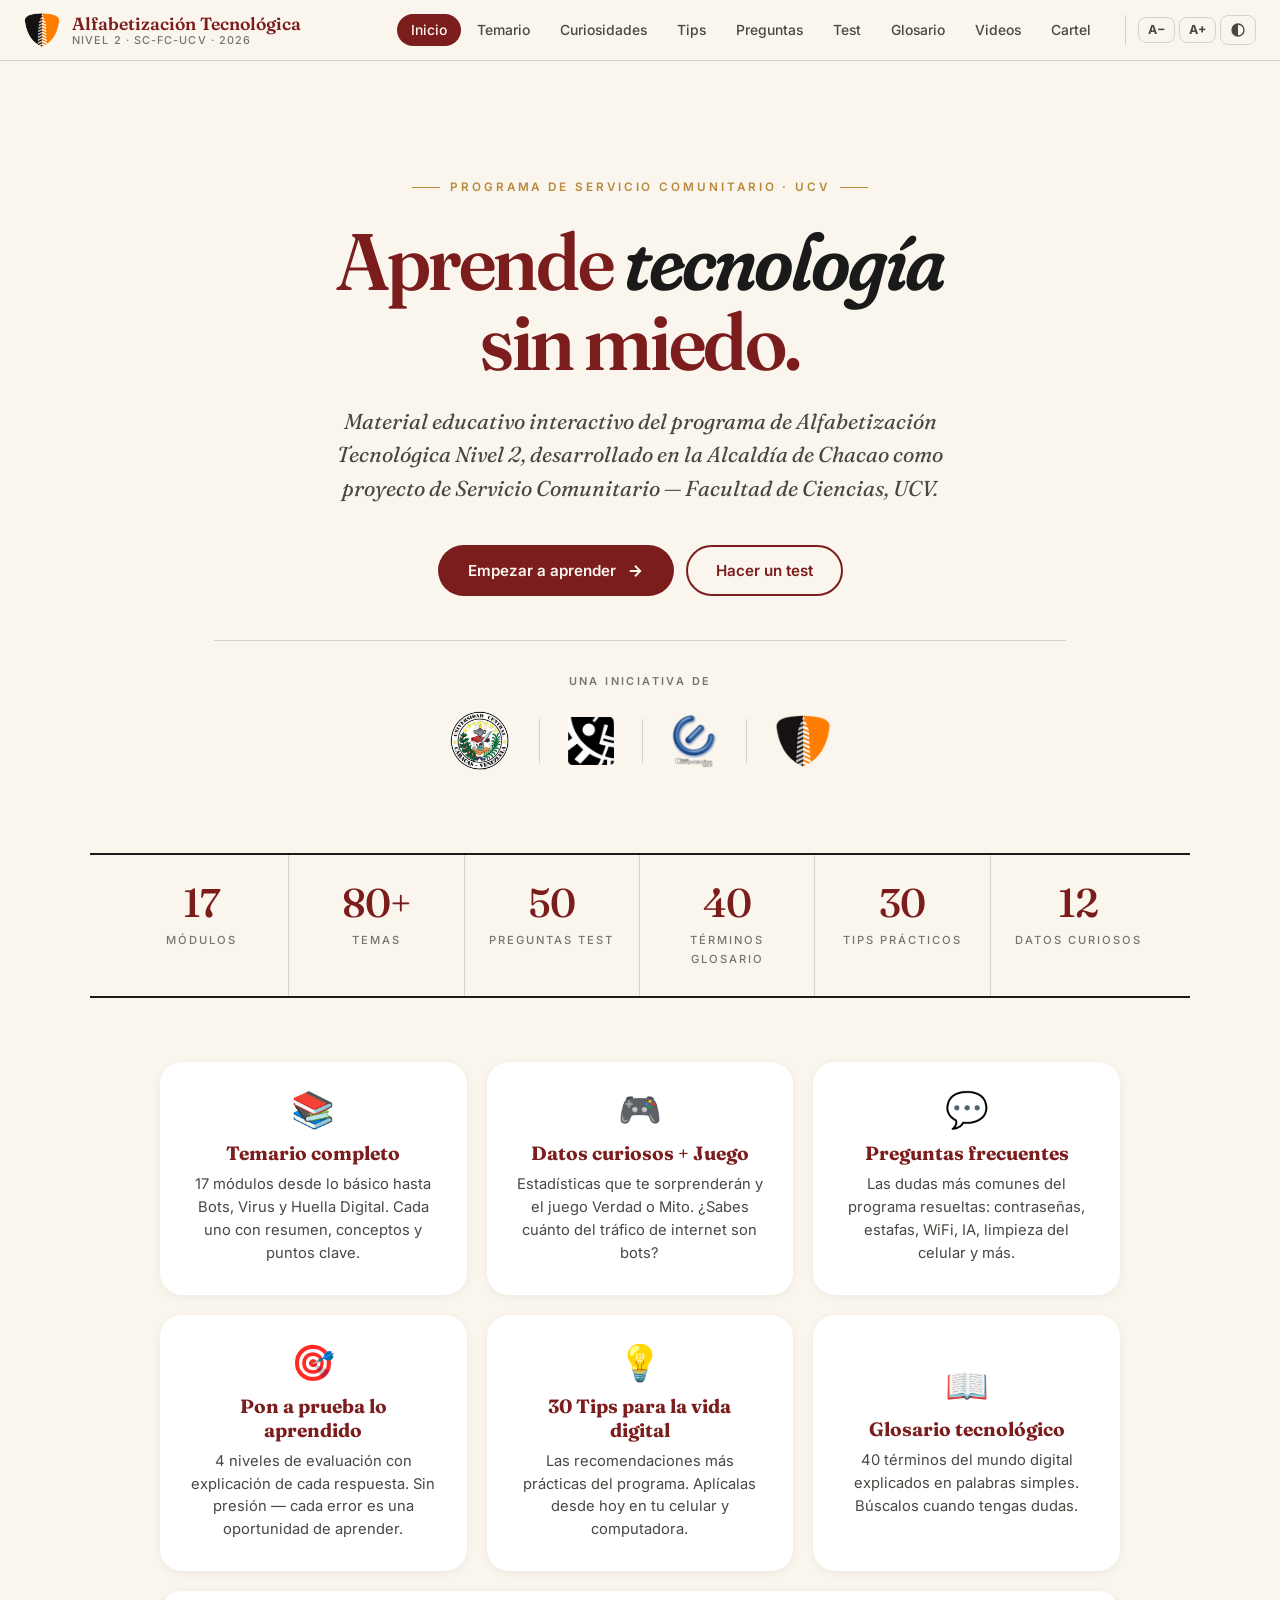
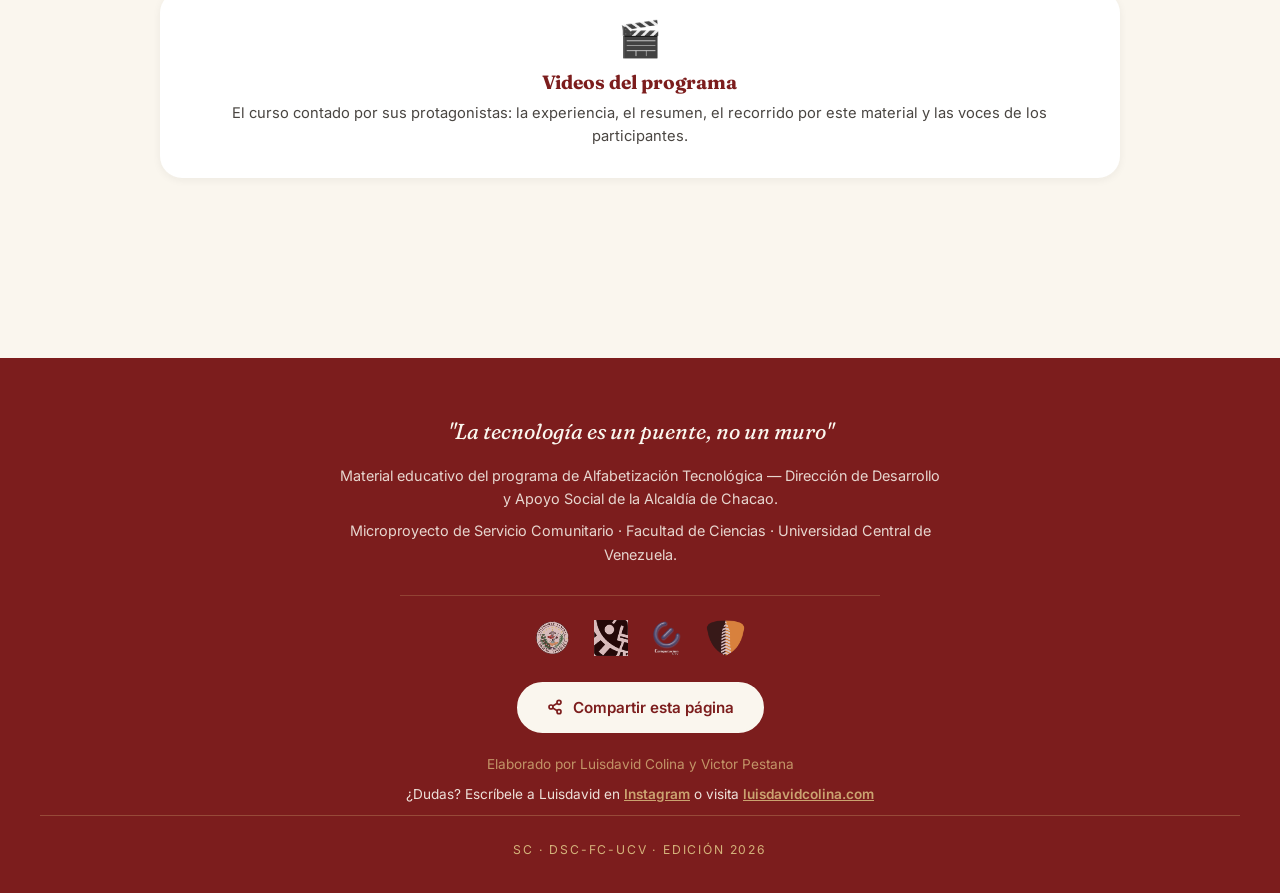
==== commit dd5a081a: "Mejoras de la app: videos, vista previa al compartir y ajustes - Nueva sección Videos con los videos" ====
--- a/index.html
+++ b/index.html
@@ -5,6 +5,30 @@
 <meta name="viewport" content="width=device-width, initial-scale=1.0">
 <meta name="description" content="Material educativo interactivo del programa de Alfabetización Tecnológica Nivel 2 — Alcaldía de Chacao · UCV">
 <title>Alfabetización Tecnológica · Nivel 2 · Material Educativo</title>
+<link rel="canonical" href="https://alfabetizacion.luisdavidcolina.com/">
+<meta name="theme-color" content="#7C1D1D">
+
+<!-- Vista previa al compartir el enlace (WhatsApp, Facebook, Instagram, X) -->
+<meta property="og:type" content="website">
+<meta property="og:locale" content="es_VE">
+<meta property="og:site_name" content="Alfabetización Tecnológica · UCV">
+<meta property="og:title" content="Aprende tecnología sin miedo · Alfabetización Tecnológica">
+<meta property="og:description" content="Material interactivo del programa de Alfabetización Tecnológica en la Alcaldía de Chacao. Temario, tips, tests, glosario y videos. Libre y gratis.">
+<meta property="og:url" content="https://alfabetizacion.luisdavidcolina.com/">
+<meta property="og:image" content="https://alfabetizacion.luisdavidcolina.com/assets/og-imagen.jpg">
+<meta property="og:image:width" content="1200">
+<meta property="og:image:height" content="630">
+<meta property="og:image:alt" content="Aprende tecnología sin miedo. Material interactivo de Alfabetización Tecnológica.">
+<meta name="twitter:card" content="summary_large_image">
+<meta name="twitter:title" content="Aprende tecnología sin miedo · Alfabetización Tecnológica">
+<meta name="twitter:description" content="Material interactivo del programa de Alfabetización Tecnológica en la Alcaldía de Chacao. Libre y gratis.">
+<meta name="twitter:image" content="https://alfabetizacion.luisdavidcolina.com/assets/og-imagen.jpg">
+
+<!-- Ícono y "agregar a pantalla de inicio" -->
+<link rel="icon" href="assets/iconos/favicon.ico" sizes="32x32">
+<link rel="icon" type="image/png" href="assets/iconos/icono-192.png" sizes="192x192">
+<link rel="apple-touch-icon" href="assets/iconos/icono-180.png">
+<link rel="manifest" href="manifest.webmanifest">
 <link rel="preconnect" href="https://fonts.googleapis.com">
 <link rel="preconnect" href="https://fonts.gstatic.com" crossorigin>
 <link href="https://fonts.googleapis.com/css2?family=Fraunces:opsz,wght,SOFT,WONK@9..144,300..900,30..100,0..1&family=Inter:wght@300;400;500;600;700;800&display=swap" rel="stylesheet">
@@ -44,6 +68,7 @@
       <button class="nav-btn" data-section="faq">Preguntas</button>
       <button class="nav-btn" data-section="test">Test</button>
       <button class="nav-btn" data-section="glosario">Glosario</button>
+      <button class="nav-btn" data-section="videos">Videos</button>
       <button class="nav-btn" data-section="cartel">Cartel</button>
     </nav>
 
@@ -113,51 +138,51 @@
       <ul class="laminas-list">
         <li><a class="lamina-link" href="laminas/Modulo%201%20Nivel%202%20SC.pdf%20(1).pdf" target="_blank" rel="noopener">
           <svg width="16" height="16" viewBox="0 0 24 24" fill="none" stroke="currentColor" stroke-width="2" aria-hidden="true"><path d="M14 2H6a2 2 0 0 0-2 2v16a2 2 0 0 0 2 2h12a2 2 0 0 0 2-2V8z"/><polyline points="14 2 14 8 20 8"/></svg>
-          Módulo 1 — Office: Word, Excel, PowerPoint
+          Módulo 1 — Office: Word, Excel, PowerPoint <span class="lamina-peso">PDF · 10 MB</span>
         </a></li>
         <li><a class="lamina-link" href="laminas/NIVEL%202_CLASES.pdf" target="_blank" rel="noopener">
           <svg width="16" height="16" viewBox="0 0 24 24" fill="none" stroke="currentColor" stroke-width="2" aria-hidden="true"><path d="M14 2H6a2 2 0 0 0-2 2v16a2 2 0 0 0 2 2h12a2 2 0 0 0 2-2V8z"/><polyline points="14 2 14 8 20 8"/></svg>
-          Contraseñas e Inteligencia Artificial
+          Contraseñas e Inteligencia Artificial <span class="lamina-peso">PDF · 7 MB</span>
         </a></li>
         <li><a class="lamina-link" href="laminas/Entendiendo%20el%20WiFi%20en%20Casa.pdf" target="_blank" rel="noopener">
           <svg width="16" height="16" viewBox="0 0 24 24" fill="none" stroke="currentColor" stroke-width="2" aria-hidden="true"><path d="M14 2H6a2 2 0 0 0-2 2v16a2 2 0 0 0 2 2h12a2 2 0 0 0 2-2V8z"/><polyline points="14 2 14 8 20 8"/></svg>
-          Entendiendo el WiFi en Casa
+          Entendiendo el WiFi en Casa <span class="lamina-peso">PDF · 2 MB</span>
         </a></li>
         <li><a class="lamina-link" href="laminas/Entendiendo%20el%20Modo%20Inc%C3%B3gnito%20para%20Adultos%20Mayores.pdf" target="_blank" rel="noopener">
           <svg width="16" height="16" viewBox="0 0 24 24" fill="none" stroke="currentColor" stroke-width="2" aria-hidden="true"><path d="M14 2H6a2 2 0 0 0-2 2v16a2 2 0 0 0 2 2h12a2 2 0 0 0 2-2V8z"/><polyline points="14 2 14 8 20 8"/></svg>
-          Modo Incógnito
+          Modo Incógnito <span class="lamina-peso">PDF · 2 MB</span>
         </a></li>
         <li><a class="lamina-link" href="laminas/La%20Internet%20de%20las%20Cosas%20(IoT).pdf" target="_blank" rel="noopener">
           <svg width="16" height="16" viewBox="0 0 24 24" fill="none" stroke="currentColor" stroke-width="2" aria-hidden="true"><path d="M14 2H6a2 2 0 0 0-2 2v16a2 2 0 0 0 2 2h12a2 2 0 0 0 2-2V8z"/><polyline points="14 2 14 8 20 8"/></svg>
-          Internet de las Cosas (IoT)
+          Internet de las Cosas (IoT) <span class="lamina-peso">PDF · 3 MB</span>
         </a></li>
         <li><a class="lamina-link" href="laminas/Introducci%C3%B3n%20al%20E-commerce%20Seguro.pdf" target="_blank" rel="noopener">
           <svg width="16" height="16" viewBox="0 0 24 24" fill="none" stroke="currentColor" stroke-width="2" aria-hidden="true"><path d="M14 2H6a2 2 0 0 0-2 2v16a2 2 0 0 0 2 2h12a2 2 0 0 0 2-2V8z"/><polyline points="14 2 14 8 20 8"/></svg>
-          Introducción al E-commerce Seguro
+          Introducción al E-commerce Seguro <span class="lamina-peso">PDF · 3 MB</span>
         </a></li>
         <li><a class="lamina-link" href="laminas/Todo%20sobre%20Virus%20Inform%C3%A1ticos%20(1).pdf" target="_blank" rel="noopener">
           <svg width="16" height="16" viewBox="0 0 24 24" fill="none" stroke="currentColor" stroke-width="2" aria-hidden="true"><path d="M14 2H6a2 2 0 0 0-2 2v16a2 2 0 0 0 2 2h12a2 2 0 0 0 2-2V8z"/><polyline points="14 2 14 8 20 8"/></svg>
-          Todo sobre Virus Informáticos
+          Todo sobre Virus Informáticos <span class="lamina-peso">PDF · 3 MB</span>
         </a></li>
         <li><a class="lamina-link" href="laminas/La%20Revoluci%C3%B3n%20de%20los%20Bots.pdf" target="_blank" rel="noopener">
           <svg width="16" height="16" viewBox="0 0 24 24" fill="none" stroke="currentColor" stroke-width="2" aria-hidden="true"><path d="M14 2H6a2 2 0 0 0-2 2v16a2 2 0 0 0 2 2h12a2 2 0 0 0 2-2V8z"/><polyline points="14 2 14 8 20 8"/></svg>
-          La Revolución de los Bots
+          La Revolución de los Bots <span class="lamina-peso">PDF · 2 MB</span>
         </a></li>
         <li><a class="lamina-link" href="laminas/Obsolescencia%20Programada.pdf" target="_blank" rel="noopener">
           <svg width="16" height="16" viewBox="0 0 24 24" fill="none" stroke="currentColor" stroke-width="2" aria-hidden="true"><path d="M14 2H6a2 2 0 0 0-2 2v16a2 2 0 0 0 2 2h12a2 2 0 0 0 2-2V8z"/><polyline points="14 2 14 8 20 8"/></svg>
-          Obsolescencia Programada
+          Obsolescencia Programada <span class="lamina-peso">PDF · 2 MB</span>
         </a></li>
         <li><a class="lamina-link" href="laminas/Publicidad%20Digital%20para%20Adultos%20Mayores.pdf" target="_blank" rel="noopener">
           <svg width="16" height="16" viewBox="0 0 24 24" fill="none" stroke="currentColor" stroke-width="2" aria-hidden="true"><path d="M14 2H6a2 2 0 0 0-2 2v16a2 2 0 0 0 2 2h12a2 2 0 0 0 2-2V8z"/><polyline points="14 2 14 8 20 8"/></svg>
-          Publicidad Digital
+          Publicidad Digital <span class="lamina-peso">PDF · 2 MB</span>
         </a></li>
         <li><a class="lamina-link" href="laminas/Huella%20Digital%20y%20Derecho%20al%20Olvido.pdf" target="_blank" rel="noopener">
           <svg width="16" height="16" viewBox="0 0 24 24" fill="none" stroke="currentColor" stroke-width="2" aria-hidden="true"><path d="M14 2H6a2 2 0 0 0-2 2v16a2 2 0 0 0 2 2h12a2 2 0 0 0 2-2V8z"/><polyline points="14 2 14 8 20 8"/></svg>
-          Huella Digital y Derecho al Olvido
+          Huella Digital y Derecho al Olvido <span class="lamina-peso">PDF · 2 MB</span>
         </a></li>
         <li><a class="lamina-link" href="laminas/Gu%C3%ADa%20de%20Limpieza%20Total%20del%20Celular.pdf" target="_blank" rel="noopener">
           <svg width="16" height="16" viewBox="0 0 24 24" fill="none" stroke="currentColor" stroke-width="2" aria-hidden="true"><path d="M14 2H6a2 2 0 0 0-2 2v16a2 2 0 0 0 2 2h12a2 2 0 0 0 2-2V8z"/><polyline points="14 2 14 8 20 8"/></svg>
-          Guía de Limpieza Total del Celular
+          Guía de Limpieza Total del Celular <span class="lamina-peso">PDF · 2 MB</span>
         </a></li>
       </ul>
     </div>
@@ -248,6 +273,58 @@
     <div class="glosario-grid" id="glosario-container" role="list" aria-live="polite"></div>
   </section>
 
+  <!-- ---- VIDEOS ---- -->
+  <section class="section" id="section-videos" aria-label="Videos del programa">
+    <h2 class="section-title">Videos del programa</h2>
+    <p class="section-sub">El curso contado en primera persona: cómo se vivió, qué se aprendió y cómo usar este material. Toca un video para verlo aquí mismo.</p>
+    <div class="videos-grid" role="list">
+      <article class="video-card" role="listitem">
+        <button class="video-play" data-video="BWZ9e9ob7ZA" aria-label="Reproducir el video: Mi experiencia">
+          <img src="https://i.ytimg.com/vi/BWZ9e9ob7ZA/hqdefault.jpg" alt="" loading="lazy">
+          <span class="video-icono" aria-hidden="true"><svg width="30" height="30" viewBox="0 0 24 24" fill="currentColor"><path d="M8 5v14l11-7z"/></svg></span>
+        </button>
+        <div class="video-info">
+          <h3>Mi experiencia</h3>
+          <p>Luisdavid cuenta lo que le dejó el programa y a quiénes quiere agradecer.</p>
+          <a href="https://youtube.com/shorts/BWZ9e9ob7ZA" target="_blank" rel="noopener">Ver en YouTube</a>
+        </div>
+      </article>
+      <article class="video-card" role="listitem">
+        <button class="video-play" data-video="G0kb4sAjSRo" aria-label="Reproducir el video: El programa en un minuto">
+          <img src="https://i.ytimg.com/vi/G0kb4sAjSRo/hqdefault.jpg" alt="" loading="lazy">
+          <span class="video-icono" aria-hidden="true"><svg width="30" height="30" viewBox="0 0 24 24" fill="currentColor"><path d="M8 5v14l11-7z"/></svg></span>
+        </button>
+        <div class="video-info">
+          <h3>El programa en un minuto</h3>
+          <p>Objetivos, temas y resultados del curso, con subtítulos.</p>
+          <a href="https://youtube.com/shorts/G0kb4sAjSRo" target="_blank" rel="noopener">Ver en YouTube</a>
+        </div>
+      </article>
+      <article class="video-card" role="listitem">
+        <button class="video-play" data-video="2xnCTKlc8nM" aria-label="Reproducir el video: Así funciona este material">
+          <img src="https://i.ytimg.com/vi/2xnCTKlc8nM/hqdefault.jpg" alt="" loading="lazy">
+          <span class="video-icono" aria-hidden="true"><svg width="30" height="30" viewBox="0 0 24 24" fill="currentColor"><path d="M8 5v14l11-7z"/></svg></span>
+        </button>
+        <div class="video-info">
+          <h3>Así funciona este material</h3>
+          <p>Un recorrido por esta página: temario, tips, tests y más.</p>
+          <a href="https://youtube.com/shorts/2xnCTKlc8nM" target="_blank" rel="noopener">Ver en YouTube</a>
+        </div>
+      </article>
+      <article class="video-card" role="listitem">
+        <button class="video-play" data-video="OjBh6FYxokQ" aria-label="Reproducir el video: Voces de los participantes">
+          <img src="https://i.ytimg.com/vi/OjBh6FYxokQ/hqdefault.jpg" alt="" loading="lazy">
+          <span class="video-icono" aria-hidden="true"><svg width="30" height="30" viewBox="0 0 24 24" fill="currentColor"><path d="M8 5v14l11-7z"/></svg></span>
+        </button>
+        <div class="video-info">
+          <h3>Voces de los participantes</h3>
+          <p>Néstor y Jennie cuentan cómo vivieron el curso.</p>
+          <a href="https://youtube.com/shorts/OjBh6FYxokQ" target="_blank" rel="noopener">Ver en YouTube</a>
+        </div>
+      </article>
+    </div>
+  </section>
+
   <!-- ---- CARTEL ---- -->
   <section class="section" id="section-cartel" aria-label="Cartel del programa">
     <h2 class="section-title">Cartel del programa</h2>
@@ -256,7 +333,7 @@
     <div class="cartel-showcase">
       <div class="cartel-preview">
         <a href="cartel/Cartel_Digital_Luisdavid_Colina.pdf" target="_blank" rel="noopener" aria-label="Ver cartel en PDF">
-          <img src="cartel/Cartel_Digital_Luisdavid_Colina.png" alt="Cartel del programa de Alfabetización Tecnológica" class="cartel-img">
+          <img src="cartel/Cartel_Digital_Luisdavid_Colina.jpg" alt="Cartel del programa de Alfabetización Tecnológica" class="cartel-img">
           <div class="cartel-overlay" aria-hidden="true">
             <svg width="28" height="28" viewBox="0 0 24 24" fill="none" stroke="currentColor" stroke-width="2"><path d="M1 12s4-8 11-8 11 8 11 8-4 8-11 8-11-8-11-8z"/><circle cx="12" cy="12" r="3"/></svg>
             Ver en PDF
@@ -271,7 +348,7 @@
             <svg width="16" height="16" viewBox="0 0 24 24" fill="none" stroke="currentColor" stroke-width="2.5" aria-hidden="true"><path d="M14 2H6a2 2 0 0 0-2 2v16a2 2 0 0 0 2 2h12a2 2 0 0 0 2-2V8z"/><polyline points="14 2 14 8 20 8"/></svg>
             Ver PDF
           </a>
-          <a class="cta cta-secondary" href="cartel/Cartel_Digital_Luisdavid_Colina.png" download>
+          <a class="cta cta-secondary" href="cartel/Cartel_Digital_Luisdavid_Colina.jpg" download>
             <svg width="16" height="16" viewBox="0 0 24 24" fill="none" stroke="currentColor" stroke-width="2.5" aria-hidden="true"><path d="M21 15v4a2 2 0 0 1-2 2H5a2 2 0 0 1-2-2v-4"/><polyline points="7 10 12 15 17 10"/><line x1="12" y1="15" x2="12" y2="3"/></svg>
             Descargar imagen
           </a>
@@ -294,7 +371,16 @@
       <img src="assets/escuela.png" alt="Escuela Computación"   class="footer-logo-sm">
       <img src="assets/chacao.png"  alt="Alcaldía de Chacao"    class="footer-logo-sm">
     </div>
+    <div class="footer-compartir">
+      <button class="cta footer-btn" id="btn-compartir" type="button">
+        <svg width="16" height="16" viewBox="0 0 24 24" fill="none" stroke="currentColor" stroke-width="2.5" aria-hidden="true"><circle cx="18" cy="5" r="3"/><circle cx="6" cy="12" r="3"/><circle cx="18" cy="19" r="3"/><path d="M8.6 13.5l6.8 4M15.4 6.5l-6.8 4"/></svg>
+        Compartir esta página
+      </button>
+    </div>
     <div class="footer-autores">Elaborado por Luisdavid Colina y Victor Pestana</div>
+    <div class="footer-contacto">¿Dudas? Escríbele a Luisdavid en
+      <a href="https://www.instagram.com/luisdavid.colina/" target="_blank" rel="noopener">Instagram</a> o visita
+      <a href="https://www.luisdavidcolina.com" target="_blank" rel="noopener">luisdavidcolina.com</a></div>
     <div class="footer-meta">SC · DSC-FC-UCV · Edición 2026</div>
   </div>
 </footer>
--- a/css/styles.css
+++ b/css/styles.css
@@ -250,7 +250,7 @@
   border-radius: var(--radius-sm);
 }
 
-@media (max-width: 900px) {
+@media (max-width: 1180px) {
   .menu-toggle { display: flex; }
   .nav {
     position: absolute;
@@ -268,7 +268,7 @@
     transition: max-height 0.35s ease;
     z-index: 100;
   }
-  .nav.open { max-height: 500px; }
+  .nav.open { max-height: 700px; }
   .nav-btn { width: 100%; text-align: left; padding: 12px 16px; border-radius: var(--radius-sm); min-height: 44px; }
   /* brand empuja las tools a la derecha, hamburger va al final */
   .header-inner { flex-wrap: nowrap; }
@@ -1888,3 +1888,116 @@
   body { background: white; color: black; font-size: 12pt; }
   .section-title, .modulo-titulo { color: #000 !important; }
 }
+
+/* ============================================================
+   VIDEOS DEL PROGRAMA (se cargan solo al tocarlos)
+   ============================================================ */
+.videos-grid {
+  max-width: 1100px;
+  margin: 0 auto;
+  display: grid;
+  grid-template-columns: repeat(4, 1fr);
+  gap: 20px;
+}
+.video-card {
+  background: #fff;
+  border: 1px solid var(--crema-mid);
+  border-radius: var(--radius-md);
+  overflow: hidden;
+  box-shadow: var(--shadow-sm);
+  display: flex;
+  flex-direction: column;
+}
+.video-play,
+.video-frame {
+  display: block;
+  width: 100%;
+  aspect-ratio: 9 / 16;
+  border: 0;
+  padding: 0;
+  background: #111;
+}
+.video-play {
+  position: relative;
+  cursor: pointer;
+}
+.video-play img {
+  width: 100%;
+  height: 100%;
+  object-fit: cover;
+  display: block;
+}
+.video-icono {
+  position: absolute;
+  inset: 0;
+  margin: auto;
+  width: 66px;
+  height: 66px;
+  border-radius: 50%;
+  background: rgba(124, 29, 29, 0.92);
+  color: var(--crema);
+  display: flex;
+  align-items: center;
+  justify-content: center;
+  box-shadow: var(--shadow-md);
+  transition: transform var(--transition);
+}
+.video-play:hover .video-icono { transform: scale(1.08); }
+.video-play:focus-visible { outline: 3px solid var(--vinotinto); outline-offset: 3px; }
+.video-info { padding: 14px 16px 18px; display: flex; flex-direction: column; gap: 6px; flex: 1; }
+.video-info h3 {
+  font-family: var(--serif);
+  font-size: 1.08rem;
+  line-height: 1.2;
+  color: var(--vinotinto);
+}
+.video-info p { font-size: 0.88rem; line-height: 1.45; color: var(--tinta-soft); }
+.video-info a {
+  margin-top: auto;
+  padding-top: 6px;
+  font-size: 0.85rem;
+  font-weight: 600;
+  color: var(--vinotinto);
+}
+@media (max-width: 900px) { .videos-grid { grid-template-columns: repeat(2, 1fr); } }
+@media (max-width: 420px) {
+  .videos-grid { gap: 12px; }
+  .video-info { padding: 12px 12px 14px; }
+  .video-icono { width: 54px; height: 54px; }
+}
+
+/* Tarjeta de videos en el inicio: ocupa la fila completa */
+.inicio-card[data-goto="videos"] { grid-column: 1 / -1; }
+
+/* Peso de cada lámina */
+.lamina-peso {
+  margin-left: auto;
+  padding-left: 8px;
+  font-size: 0.75rem;
+  font-weight: 600;
+  color: var(--gris);
+  white-space: nowrap;
+}
+
+/* Pie: compartir y contacto */
+.footer-compartir { margin: 26px 0 6px; }
+.footer-btn {
+  background: var(--crema);
+  color: var(--vinotinto);
+  border-color: var(--crema);
+}
+.footer-btn:hover { background: transparent; color: var(--crema); }
+.footer-contacto { margin-top: 8px; font-size: 0.85rem; opacity: 0.9; }
+.footer-contacto a { color: var(--dorado-light); font-weight: 600; }
+
+/* Menú colapsado forzado: cuando el texto agrandado (A+) ya no cabe en la barra */
+body.nav-compacta .menu-toggle { display: flex; }
+body.nav-compacta .nav { position: absolute; top: 100%; left: 0; right: 0; background: var(--crema); flex-direction: column; padding: 12px; gap: 2px; border-bottom: 1px solid var(--gris-light); box-shadow: var(--shadow-md); max-height: 0; overflow: hidden; transition: max-height 0.35s ease; z-index: 100; }
+body.nav-compacta .nav.open { max-height: 700px; }
+body.nav-compacta .nav-btn { width: 100%; text-align: left; padding: 12px 16px; border-radius: var(--radius-sm); min-height: 44px; }
+body.nav-compacta .header-inner { flex-wrap: nowrap; }
+body.nav-compacta .brand { margin-right: auto; }
+body.nav-compacta .header-tools { order: 2; margin-left: 0; border-left: none; padding-left: 0; }
+body.nav-compacta .menu-toggle { order: 3; }
+body.nav-compacta .brand { font-size: 1rem; }
+body.nav-compacta .brand-text small { display: none; }
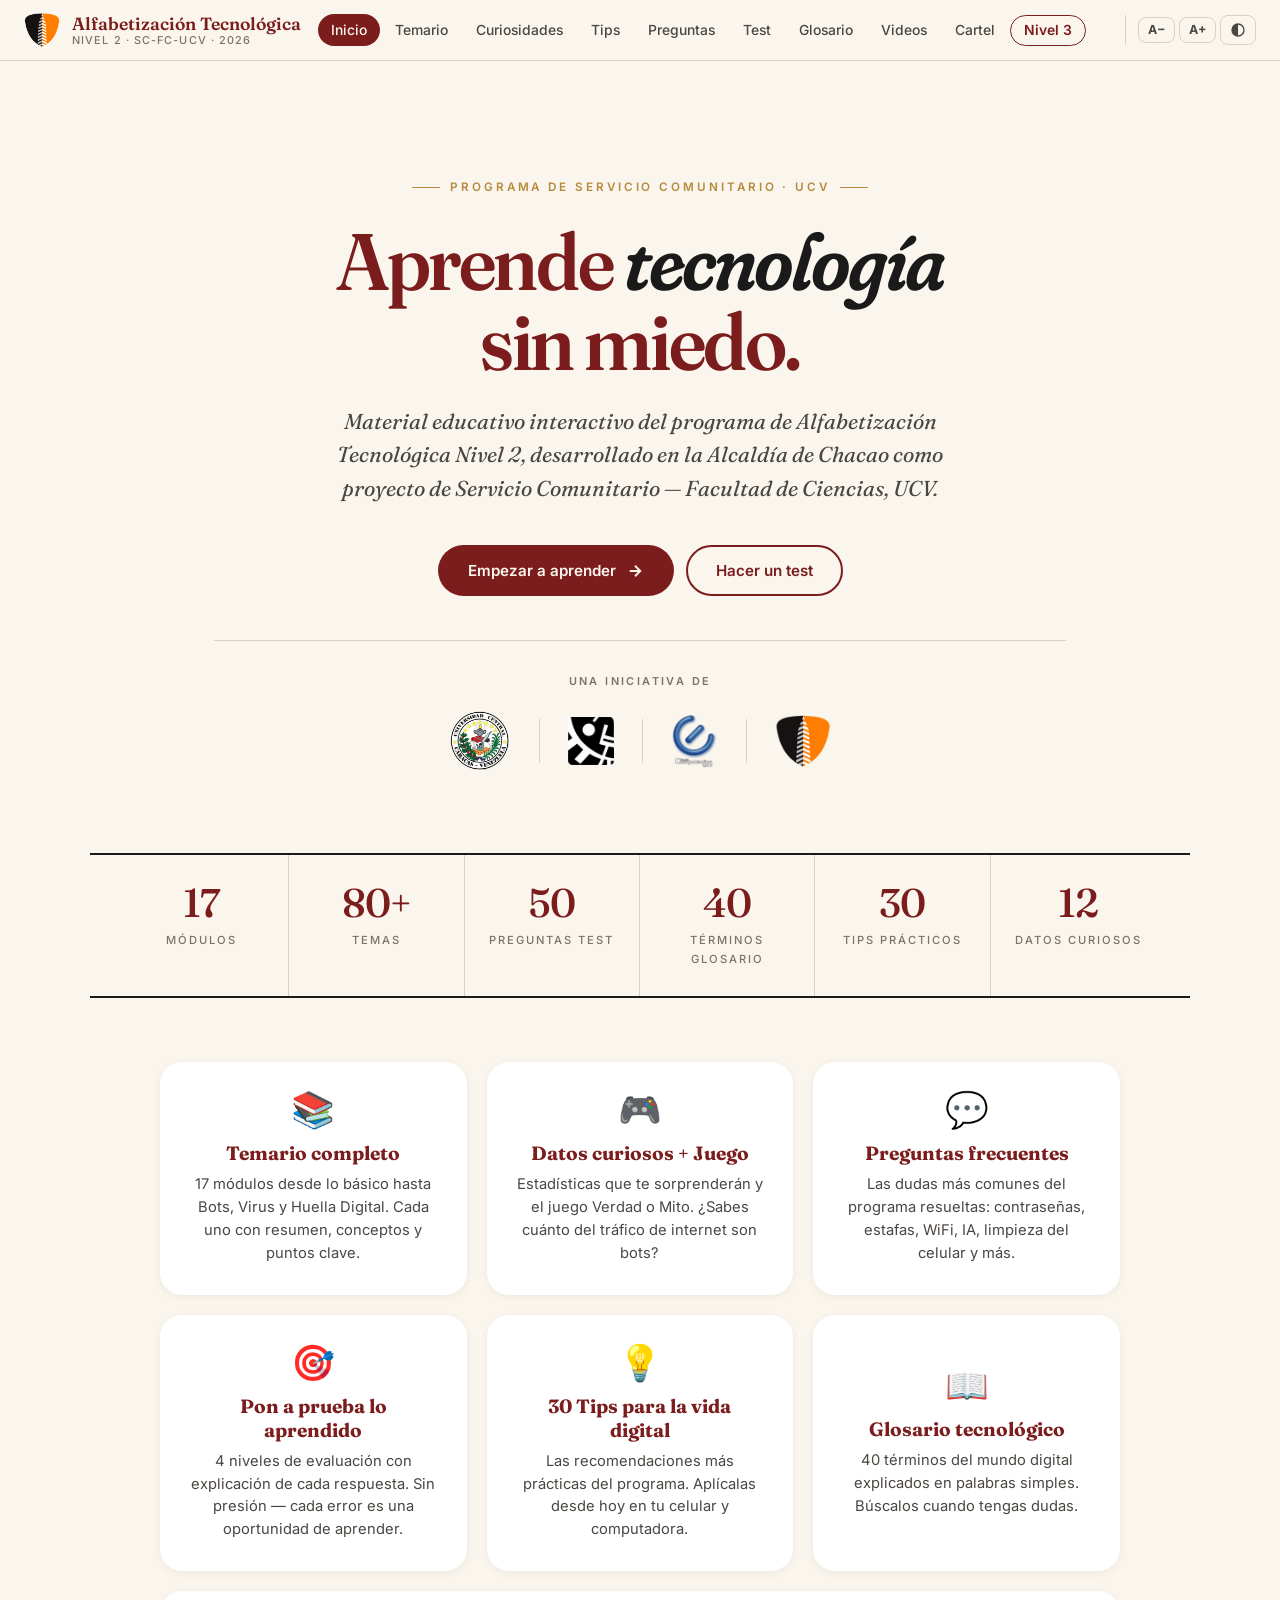
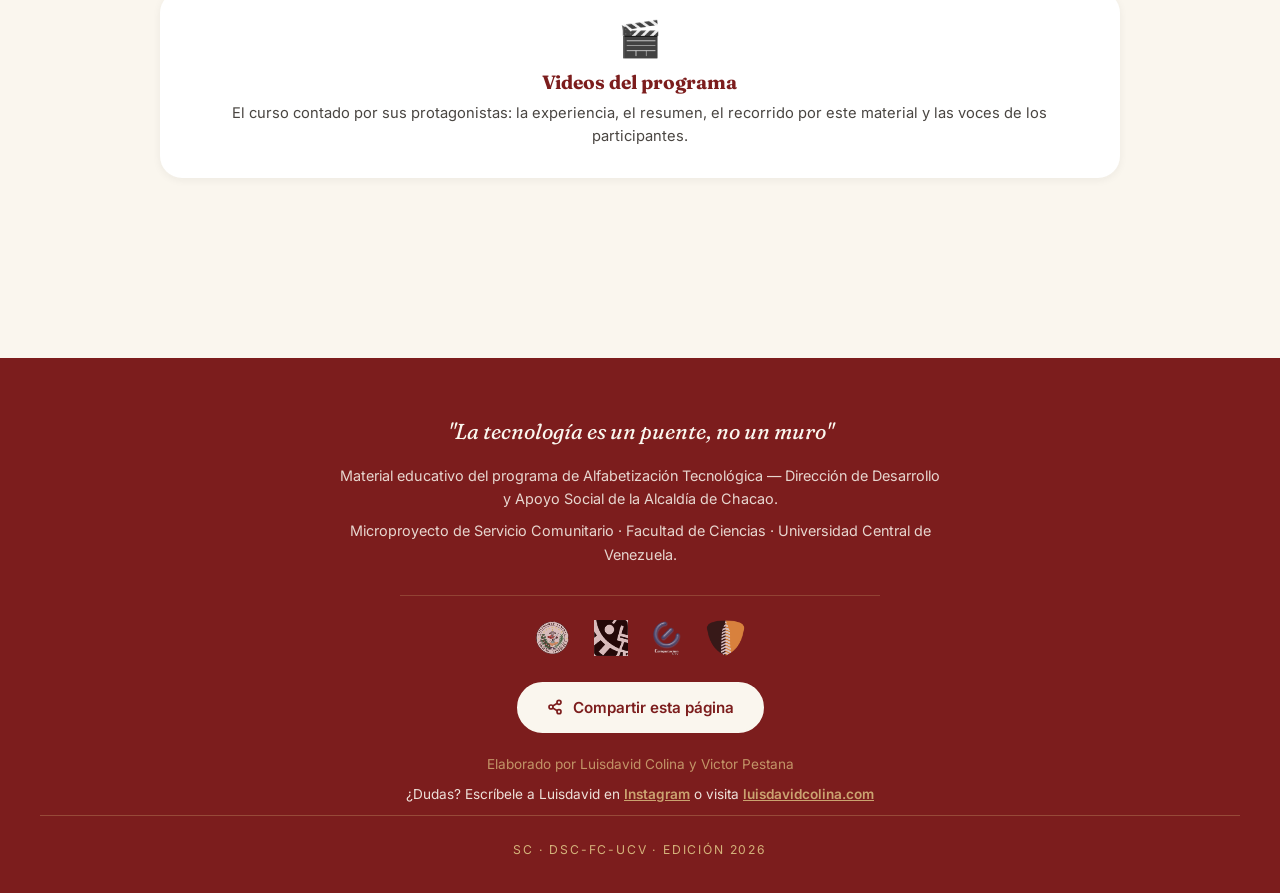
==== commit 3b85f7a3: "Nivel 3: temario de Emprendimiento digital y menu por niveles - Menu agrupado por nivel: al cambiar " ====
--- a/index.html
+++ b/index.html
@@ -48,7 +48,7 @@
       </a>
       <div class="brand-text">
         Alfabetización Tecnológica
-        <small>Nivel 2 · SC-FC-UCV · 2026</small>
+        <small><span id="brand-nivel">Nivel 2</span> · SC-FC-UCV · 2026</small>
       </div>
     </div>
 
@@ -60,16 +60,24 @@
       </svg>
     </button>
 
-    <nav class="nav" id="nav" role="navigation" aria-label="Navegación principal">
-      <button class="nav-btn active" data-section="inicio" aria-current="page">Inicio</button>
-      <button class="nav-btn" data-section="temario">Temario</button>
-      <button class="nav-btn" data-section="curiosidades">Curiosidades</button>
-      <button class="nav-btn" data-section="tips">Tips</button>
-      <button class="nav-btn" data-section="faq">Preguntas</button>
-      <button class="nav-btn" data-section="test">Test</button>
-      <button class="nav-btn" data-section="glosario">Glosario</button>
-      <button class="nav-btn" data-section="videos">Videos</button>
-      <button class="nav-btn" data-section="cartel">Cartel</button>
+    <!-- Un grupo por nivel. Al cambiar de nivel, los botones del otro se recogen en su botón "Nivel N" -->
+    <nav class="nav sin-animacion" id="nav" data-nivel="2" role="navigation" aria-label="Navegación principal">
+      <div class="nav-grupo" data-grupo="2">
+        <button class="nav-nivel" data-nivel-ir="2">Nivel 2</button>
+        <button class="nav-btn active" data-section="inicio" aria-current="page">Inicio</button>
+        <button class="nav-btn" data-section="temario">Temario</button>
+        <button class="nav-btn" data-section="curiosidades">Curiosidades</button>
+        <button class="nav-btn" data-section="tips">Tips</button>
+        <button class="nav-btn" data-section="faq">Preguntas</button>
+        <button class="nav-btn" data-section="test">Test</button>
+        <button class="nav-btn" data-section="glosario">Glosario</button>
+        <button class="nav-btn" data-section="videos">Videos</button>
+        <button class="nav-btn" data-section="cartel">Cartel</button>
+      </div>
+      <div class="nav-grupo" data-grupo="3">
+        <button class="nav-nivel" data-nivel-ir="3">Nivel 3</button>
+        <button class="nav-btn" data-section="nivel3">Temario</button>
+      </div>
     </nav>
 
     <div class="header-tools" role="toolbar" aria-label="Herramientas de accesibilidad">
@@ -357,6 +365,15 @@
     </div>
   </section>
 
+  <!-- ---- NIVEL 3 ---- -->
+  <section class="section" id="section-nivel3" aria-label="Temario del Nivel 3">
+    <h2 class="section-title">Temario del Nivel 3</h2>
+    <p class="section-sub">Emprendimiento digital: cada módulo es una clase, con su paso a paso y las láminas que usamos. Toca cada tarjeta para ver el contenido detallado.</p>
+    <p class="nivel-aviso">🛠️ <strong>Curso en desarrollo.</strong> Vamos sumando módulos nuevos según lo que piden los participantes.</p>
+    <div class="progress-banner" id="progress-banner-n3" role="status" aria-live="polite"></div>
+    <div class="modulos" id="modulos-container-n3" role="list"></div>
+  </section>
+
 </main>
 
 <!-- ============================== FOOTER ============================== -->
@@ -390,6 +407,7 @@
 
 <!-- Scripts — orden importante: datos primero, luego app -->
 <script src="js/data/modulos.js"></script>
+<script src="js/data/nivel3.js"></script>
 <script src="js/data/tips.js"></script>
 <script src="js/data/faqs.js"></script>
 <script src="js/data/tests.js"></script>
--- a/css/styles.css
+++ b/css/styles.css
@@ -161,7 +161,6 @@
   color: var(--vinotinto);
   font-variation-settings: "SOFT" 30, "WONK" 0;
   flex-shrink: 0;
-  margin-right: auto;
 }
 .brand-icon {
   width: 36px;
@@ -181,21 +180,63 @@
 }
 
 /* Nav */
+/* El menú arranca junto al logo; las herramientas quedan a la derecha */
 .nav {
   display: flex;
-  gap: 2px;
-  align-items: center;
-}
-.nav-btn {
+  align-items: center;
+  flex: 1;
+  --nav-dur: 0.42s;
+}
+.nav-grupo {
+  display: flex;
+  align-items: center;
+}
+.nav-btn, .nav-nivel {
   font-size: 0.87rem;
   font-weight: 500;
   color: var(--tinta-soft);
   background: transparent;
   border: none;
-  padding: 8px 14px;
+  padding: 8px 13px;
+  margin: 0 1px;
   border-radius: 999px;
-  transition: all var(--transition);
   white-space: nowrap;
+  overflow: hidden;
+  max-width: 14em;
+  /* --i escalona cuándo se recoge o despliega cada botón al cambiar de nivel */
+  --retraso: calc(var(--i, 0) * 35ms);
+  transition: background-color var(--transition), color var(--transition),
+              max-width var(--nav-dur) ease var(--retraso), padding var(--nav-dur) ease var(--retraso),
+              margin var(--nav-dur) ease var(--retraso), opacity calc(var(--nav-dur) * 0.6) ease var(--retraso);
+}
+/* Botón "Nivel N" que guarda los botones de un nivel recogido */
+.nav-nivel {
+  font-weight: 600;
+  color: var(--vinotinto);
+  border: 1.5px solid var(--vinotinto);
+  padding: 6.5px 13px;
+}
+.nav-nivel:hover {
+  background: var(--vinotinto);
+  color: var(--crema);
+}
+/* Lo que se recoge: los botones del nivel inactivo y el botón "Nivel N" del nivel activo */
+.nav[data-nivel="2"] [data-grupo="3"] .nav-btn,
+.nav[data-nivel="3"] [data-grupo="2"] .nav-btn,
+.nav[data-nivel="2"] [data-grupo="2"] .nav-nivel,
+.nav[data-nivel="3"] [data-grupo="3"] .nav-nivel {
+  max-width: 0;
+  min-width: 0;
+  padding-left: 0;
+  padding-right: 0;
+  margin: 0;
+  border-width: 0;
+  opacity: 0;
+  pointer-events: none;
+}
+.nav.sin-animacion .nav-btn, .nav.sin-animacion .nav-nivel { transition: none; }
+@media (prefers-reduced-motion: reduce) {
+  .nav-btn, .nav-nivel { transition: none; }
 }
 .nav-btn:hover {
   background: var(--vinotinto-soft);
@@ -270,6 +311,14 @@
   }
   .nav.open { max-height: 700px; }
   .nav-btn { width: 100%; text-align: left; padding: 12px 16px; border-radius: var(--radius-sm); min-height: 44px; }
+  /* Menú desplegable: los niveles en columna, y lo recogido simplemente no se muestra */
+  .nav-grupo { flex-direction: column; align-items: stretch; width: 100%; }
+  .nav-btn, .nav-nivel { max-width: none; margin: 0; }
+  .nav-nivel { width: 100%; text-align: left; padding: 10.5px 16px; border-radius: var(--radius-sm); min-height: 44px; margin-top: 6px; }
+  .nav[data-nivel="2"] [data-grupo="3"] .nav-btn,
+  .nav[data-nivel="3"] [data-grupo="2"] .nav-btn,
+  .nav[data-nivel="2"] [data-grupo="2"] .nav-nivel,
+  .nav[data-nivel="3"] [data-grupo="3"] .nav-nivel { display: none; }
   /* brand empuja las tools a la derecha, hamburger va al final */
   .header-inner { flex-wrap: nowrap; }
   .brand { margin-right: auto; }
@@ -1995,9 +2044,104 @@
 body.nav-compacta .nav { position: absolute; top: 100%; left: 0; right: 0; background: var(--crema); flex-direction: column; padding: 12px; gap: 2px; border-bottom: 1px solid var(--gris-light); box-shadow: var(--shadow-md); max-height: 0; overflow: hidden; transition: max-height 0.35s ease; z-index: 100; }
 body.nav-compacta .nav.open { max-height: 700px; }
 body.nav-compacta .nav-btn { width: 100%; text-align: left; padding: 12px 16px; border-radius: var(--radius-sm); min-height: 44px; }
+body.nav-compacta .nav-grupo { flex-direction: column; align-items: stretch; width: 100%; }
+body.nav-compacta .nav-btn, body.nav-compacta .nav-nivel { max-width: none; margin: 0; }
+body.nav-compacta .nav-nivel { width: 100%; text-align: left; padding: 10.5px 16px; border-radius: var(--radius-sm); min-height: 44px; margin-top: 6px; }
+body.nav-compacta .nav[data-nivel="2"] [data-grupo="3"] .nav-btn,
+body.nav-compacta .nav[data-nivel="3"] [data-grupo="2"] .nav-btn,
+body.nav-compacta .nav[data-nivel="2"] [data-grupo="2"] .nav-nivel,
+body.nav-compacta .nav[data-nivel="3"] [data-grupo="3"] .nav-nivel { display: none; }
 body.nav-compacta .header-inner { flex-wrap: nowrap; }
 body.nav-compacta .brand { margin-right: auto; }
 body.nav-compacta .header-tools { order: 2; margin-left: 0; border-left: none; padding-left: 0; }
 body.nav-compacta .menu-toggle { order: 3; }
 body.nav-compacta .brand { font-size: 1rem; }
 body.nav-compacta .brand-text small { display: none; }
+
+/* ============================================================
+   NIVEL 3: bloques extra de los módulos (paso a paso, problemas, láminas)
+   ============================================================ */
+.nivel-aviso {
+  max-width: 760px;
+  margin: -28px 0 32px;
+  background: var(--crema-dark);
+  border-left: 4px solid var(--dorado);
+  border-radius: 0 var(--radius-sm) var(--radius-sm) 0;
+  padding: 12px 18px;
+  font-size: 0.92rem;
+  color: var(--tinta-soft);
+}
+.nivel-aviso strong { color: var(--vinotinto); }
+
+.modulo-ancho { grid-column: 1 / -1; }
+
+.actividad + .actividad { margin-top: 22px; }
+.actividad h5 {
+  font-size: 0.8rem;
+  font-weight: 700;
+  text-transform: uppercase;
+  letter-spacing: 0.08em;
+  color: var(--vinotinto);
+  margin-bottom: 12px;
+}
+.actividad-aviso {
+  background: rgba(232, 181, 71, 0.16);
+  border-left: 4px solid var(--amarillo);
+  border-radius: 0 var(--radius-sm) var(--radius-sm) 0;
+  padding: 10px 14px;
+  margin-bottom: 14px;
+  font-size: 0.9rem;
+}
+.pasos { list-style: none; padding: 0; counter-reset: paso; }
+.modulo-seccion .pasos li {
+  counter-increment: paso;
+  position: relative;
+  padding-left: 38px;
+  margin-bottom: 10px;
+}
+.pasos li::before {
+  content: counter(paso);
+  position: absolute;
+  left: 0;
+  top: 2px;
+  width: 26px;
+  height: 26px;
+  border-radius: 50%;
+  background: var(--vinotinto);
+  color: var(--crema);
+  font-size: 0.8rem;
+  font-weight: 700;
+  display: flex;
+  align-items: center;
+  justify-content: center;
+}
+
+.problemas { display: grid; gap: 8px; }
+.problema {
+  display: grid;
+  grid-template-columns: minmax(0, 1fr) minmax(0, 1.5fr);
+  gap: 4px 18px;
+  background: white;
+  border: 1px solid var(--crema-mid);
+  border-radius: var(--radius-sm);
+  padding: 10px 14px;
+  font-size: 0.9rem;
+  line-height: 1.5;
+}
+.problema dt { font-weight: 600; color: var(--tinta); }
+.problema dd { margin: 0; color: var(--tinta-soft); }
+@media (max-width: 600px) { .problema { grid-template-columns: 1fr; } }
+
+.modulo-seccion .laminas-list li { padding-left: 0; margin: 0; }
+.modulo-seccion .laminas-list li::before { content: none; }
+.lamina-aviso {
+  font-size: 0.68rem;
+  font-weight: 700;
+  text-transform: uppercase;
+  letter-spacing: 0.06em;
+  color: var(--rojo-error);
+  background: rgba(192, 68, 68, 0.1);
+  border-radius: 999px;
+  padding: 2px 8px;
+  white-space: nowrap;
+}
